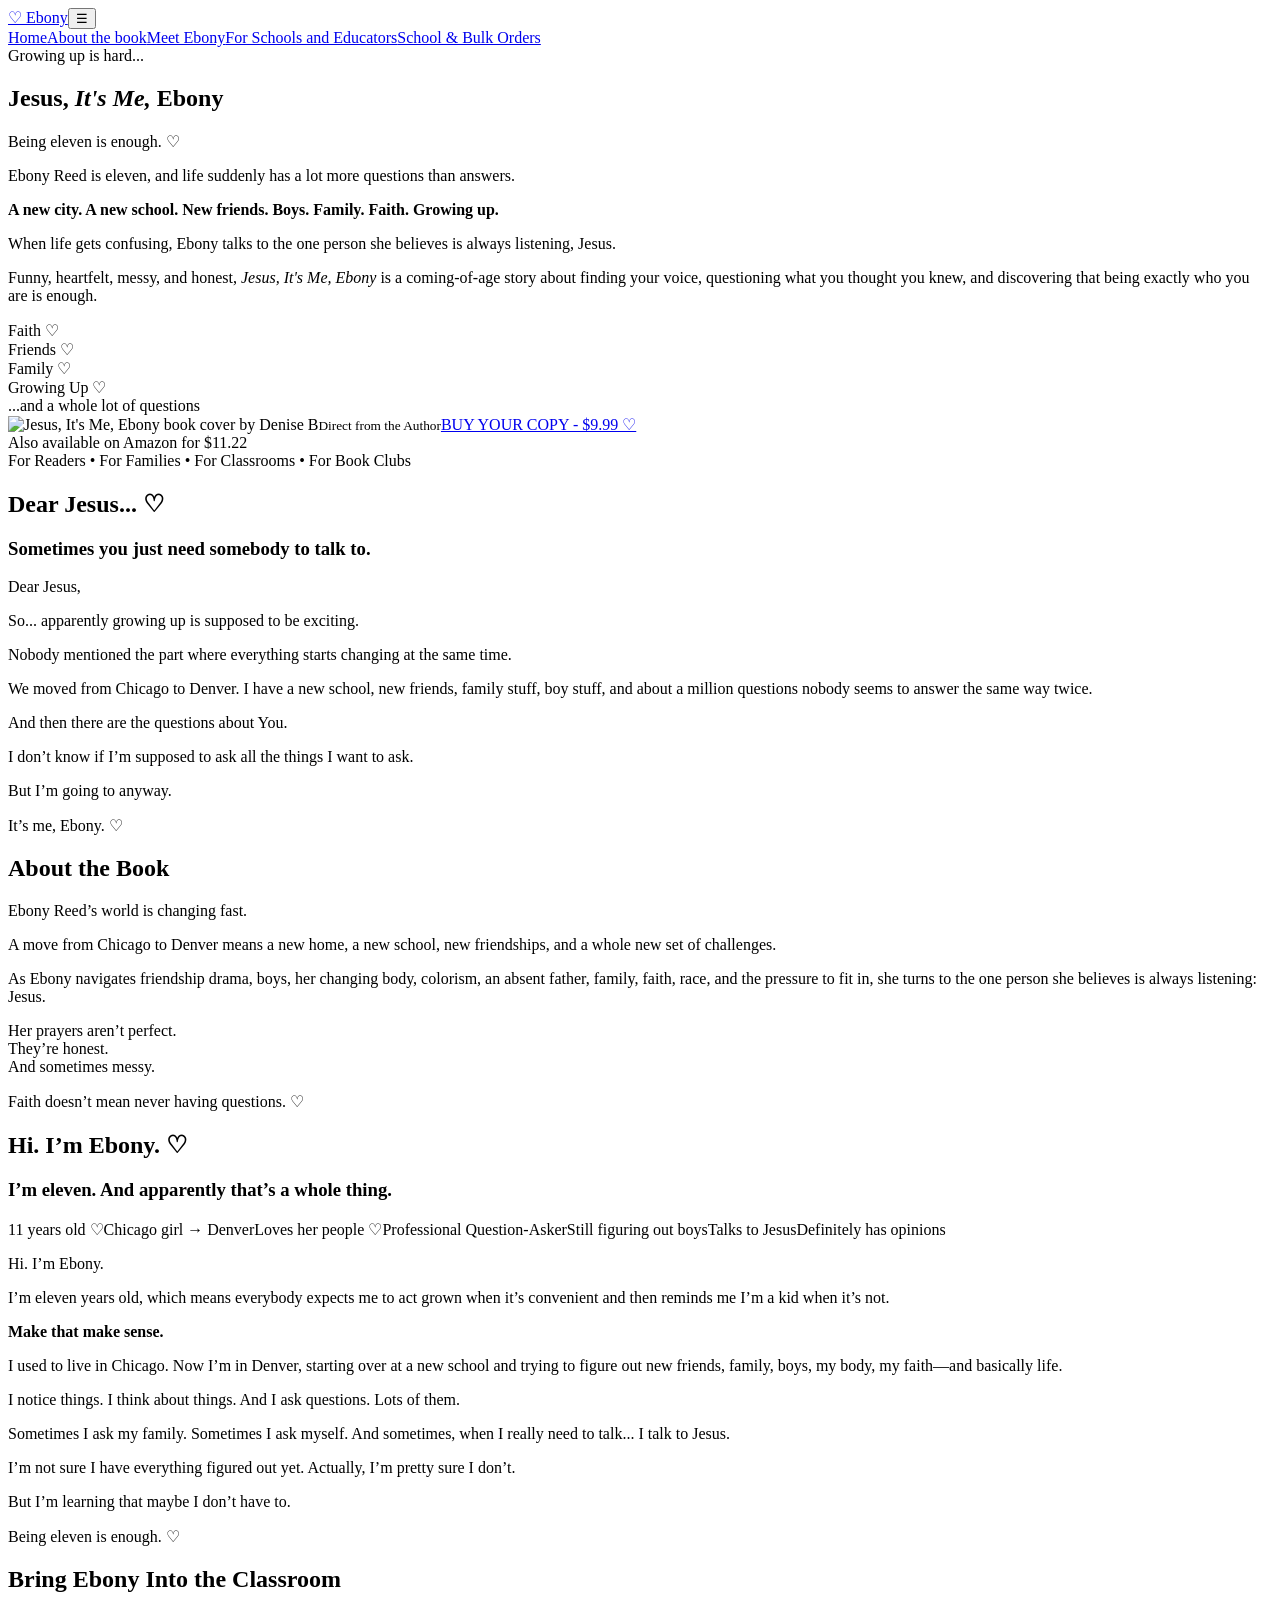
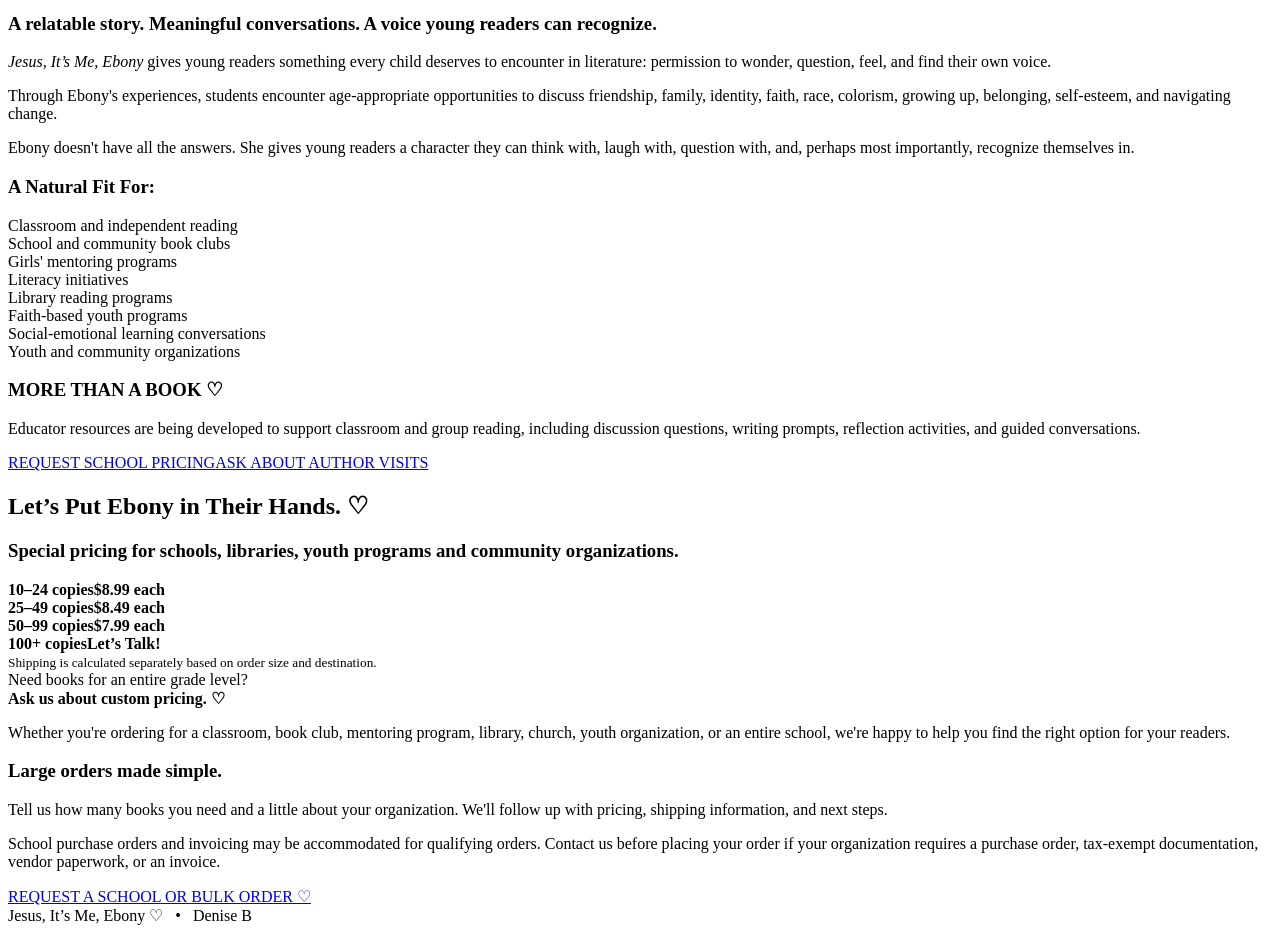
==== index.html @ 75107cda "Build responsive Jesus It's Me Ebony website" ====
<!doctype html>
<html lang="en">
<head>
<meta charset="utf-8"><meta name="viewport" content="width=device-width,initial-scale=1">
<title>Jesus, It's Me, Ebony | Denise B</title>
<meta name="description" content="Jesus, It's Me, Ebony — a heartfelt coming-of-age story by Denise B.">
<link rel="preconnect" href="https://fonts.googleapis.com"><link rel="preconnect" href="https://fonts.gstatic.com" crossorigin>
<link href="https://fonts.googleapis.com/css2?family=Caveat:wght@500;600;700&family=DM+Sans:wght@400;500;600;700&family=Playfair+Display:wght@700&display=swap" rel="stylesheet">
<link rel="stylesheet" href="styles.css">
</head>
<body>
<header><a class="brand" href="#home">♡ Ebony</a><button class="menu" aria-label="Open menu">☰</button><nav><a href="#home">Home</a><a href="#about">About the book</a><a href="#meet">Meet Ebony</a><a href="#schools">For Schools and Educators</a><a href="#bulk">School & Bulk Orders</a></nav></header>
<main>
<section id="home" class="hero"><div class="hero-copy"><div class="script hot">Growing up is hard...</div><h1><span>Jesus,</span> <em>It's Me,</em> <span>Ebony</span></h1><div class="script purple center">Being eleven is enough. ♡</div><p>Ebony Reed is eleven, and life suddenly has a lot more questions than answers.</p><p><strong>A new city. A new school. New friends. Boys. Family. Faith. Growing up.</strong></p><p>When life gets confusing, Ebony talks to the one person she believes is always listening, Jesus.</p><p>Funny, heartfelt, messy, and honest, <i>Jesus, It's Me, Ebony</i> is a coming-of-age story about finding your voice, questioning what you thought you knew, and discovering that being exactly who you are is enough.</p></div><div class="hero-book"><div class="sticky">Faith ♡<br>Friends ♡<br>Family ♡<br>Growing Up ♡<br>...and a whole lot of questions</div><img src="assets/jesus-its-me-ebony-cover.png" alt="Jesus, It's Me, Ebony book cover by Denise B"><small>Direct from the Author</small><a class="buy" href="#bulk">BUY YOUR COPY - $9.99 ♡</a><div>Also available on Amazon for $11.22</div></div></section>
<div class="ribbon">For Readers • For Families • For Classrooms • For Book Clubs</div>
<section id="about" class="section journal-section"><div class="journal"><h2>Dear Jesus... ♡</h2><h3>Sometimes you just need somebody to talk to.</h3><p>Dear Jesus,</p><p>So... apparently growing up is supposed to be exciting.</p><p>Nobody mentioned the part where everything starts changing at the same time.</p><p>We moved from Chicago to Denver. I have a new school, new friends, family stuff, boy stuff, and about a million questions nobody seems to answer the same way twice.</p><p>And then there are the questions about You.</p><p>I don’t know if I’m supposed to ask all the things I want to ask.</p><p>But I’m going to anyway.</p><p>It’s me, Ebony. ♡</p></div><div class="about-copy"><h2>About the Book</h2><p>Ebony Reed’s world is changing fast.</p><p>A move from Chicago to Denver means a new home, a new school, new friendships, and a whole new set of challenges.</p><p>As Ebony navigates friendship drama, boys, her changing body, colorism, an absent father, family, faith, race, and the pressure to fit in, she turns to the one person she believes is always listening: Jesus.</p><p>Her prayers aren’t perfect.<br>They’re honest.<br>And sometimes messy.</p><p class="script purple big">Faith doesn’t mean never having questions. ♡</p></div></section>
<section id="meet" class="section meet"><div><h2>Hi. I’m Ebony. ♡</h2><h3>I’m eleven. And apparently that’s a whole thing.</h3><div class="tags"><span>11 years old ♡</span><span>Chicago girl → Denver</span><span>Loves her people ♡</span><span>Professional Question-Asker</span><span>Still figuring out boys</span><span>Talks to Jesus</span><span>Definitely has opinions</span></div></div><div class="journal"><p>Hi. I’m Ebony.</p><p>I’m eleven years old, which means everybody expects me to act grown when it’s convenient and then reminds me I’m a kid when it’s not.</p><p><strong>Make that make sense.</strong></p><p>I used to live in Chicago. Now I’m in Denver, starting over at a new school and trying to figure out new friends, family, boys, my body, my faith—and basically life.</p><p>I notice things. I think about things. And I ask questions. Lots of them.</p><p>Sometimes I ask my family. Sometimes I ask myself. And sometimes, when I really need to talk... I talk to Jesus.</p><p>I’m not sure I have everything figured out yet. Actually, I’m pretty sure I don’t.</p><p>But I’m learning that maybe I don’t have to.</p><p class="script purple big">Being eleven is enough. ♡</p></div></section>
<section id="schools" class="section schools"><div><h2>Bring Ebony Into the Classroom</h2><h3>A relatable story. Meaningful conversations. A voice young readers can recognize.</h3><p><i>Jesus, It’s Me, Ebony</i> gives young readers something every child deserves to encounter in literature: permission to wonder, question, feel, and find their own voice.</p><p>Through Ebony's experiences, students encounter age-appropriate opportunities to discuss friendship, family, identity, faith, race, colorism, growing up, belonging, self-esteem, and navigating change.</p><p>Ebony doesn't have all the answers. She gives young readers a character they can think with, laugh with, question with, and, perhaps most importantly, recognize themselves in.</p></div><div class="fit"><h3>A Natural Fit For:</h3><p>Classroom and independent reading<br>School and community book clubs<br>Girls' mentoring programs<br>Literacy initiatives<br>Library reading programs<br>Faith-based youth programs<br>Social-emotional learning conversations<br>Youth and community organizations</p></div><div class="more"><h3>MORE THAN A BOOK ♡</h3><p>Educator resources are being developed to support classroom and group reading, including discussion questions, writing prompts, reflection activities, and guided conversations.</p><div class="actions"><a href="#bulk">REQUEST SCHOOL PRICING</a><a href="#bulk">ASK ABOUT AUTHOR VISITS</a></div></div></section>
<section id="bulk" class="section bulk"><div><h2>Let’s Put Ebony in Their Hands. ♡</h2><h3>Special pricing for schools, libraries, youth programs and community organizations.</h3><div class="pricing"><div><b>10–24 copies</b><strong>$8.99 each</strong></div><div><b>25–49 copies</b><strong>$8.49 each</strong></div><div><b>50–99 copies</b><strong>$7.99 each</strong></div><div><b>100+ copies</b><strong>Let’s Talk!</strong></div></div><small>Shipping is calculated separately based on order size and destination.</small></div><div class="order"><div class="sticky small">Need books for an entire grade level?<br><b>Ask us about custom pricing. ♡</b></div><p>Whether you're ordering for a classroom, book club, mentoring program, library, church, youth organization, or an entire school, we're happy to help you find the right option for your readers.</p><h3>Large orders made simple.</h3><p>Tell us how many books you need and a little about your organization. We'll follow up with pricing, shipping information, and next steps.</p><p>School purchase orders and invoicing may be accommodated for qualifying orders. Contact us before placing your order if your organization requires a purchase order, tax-exempt documentation, vendor paperwork, or an invoice.</p><a class="buy" href="mailto:?subject=Jesus%2C%20It's%20Me%2C%20Ebony%20Bulk%20Order">REQUEST A SCHOOL OR BULK ORDER ♡</a></div></section>
</main>
<footer>Jesus, It’s Me, Ebony ♡ &nbsp; • &nbsp; Denise B</footer>
<script>const b=document.querySelector('.menu'),n=document.querySelector('nav');b.onclick=()=>n.classList.toggle('open');document.querySelectorAll('nav a').forEach(a=>a.onclick=()=>n.classList.remove('open'));</script>
</body></html>
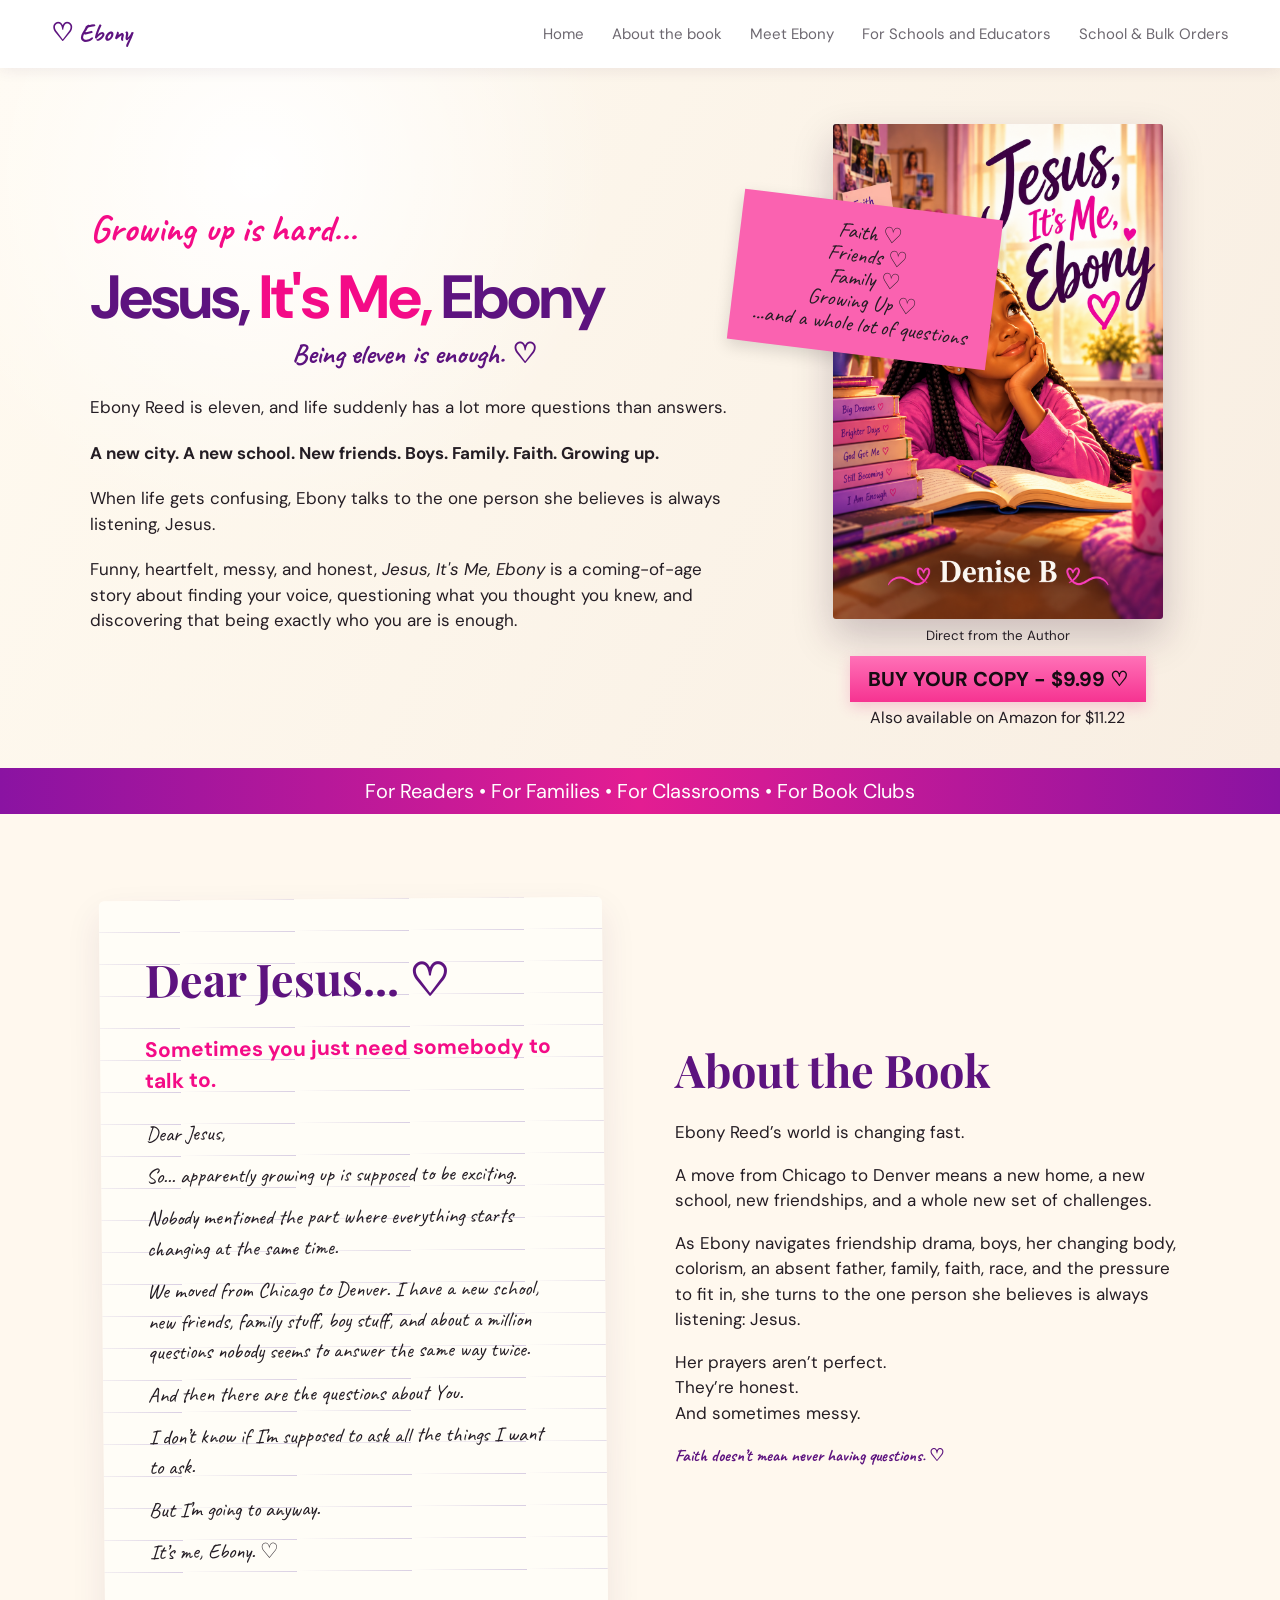
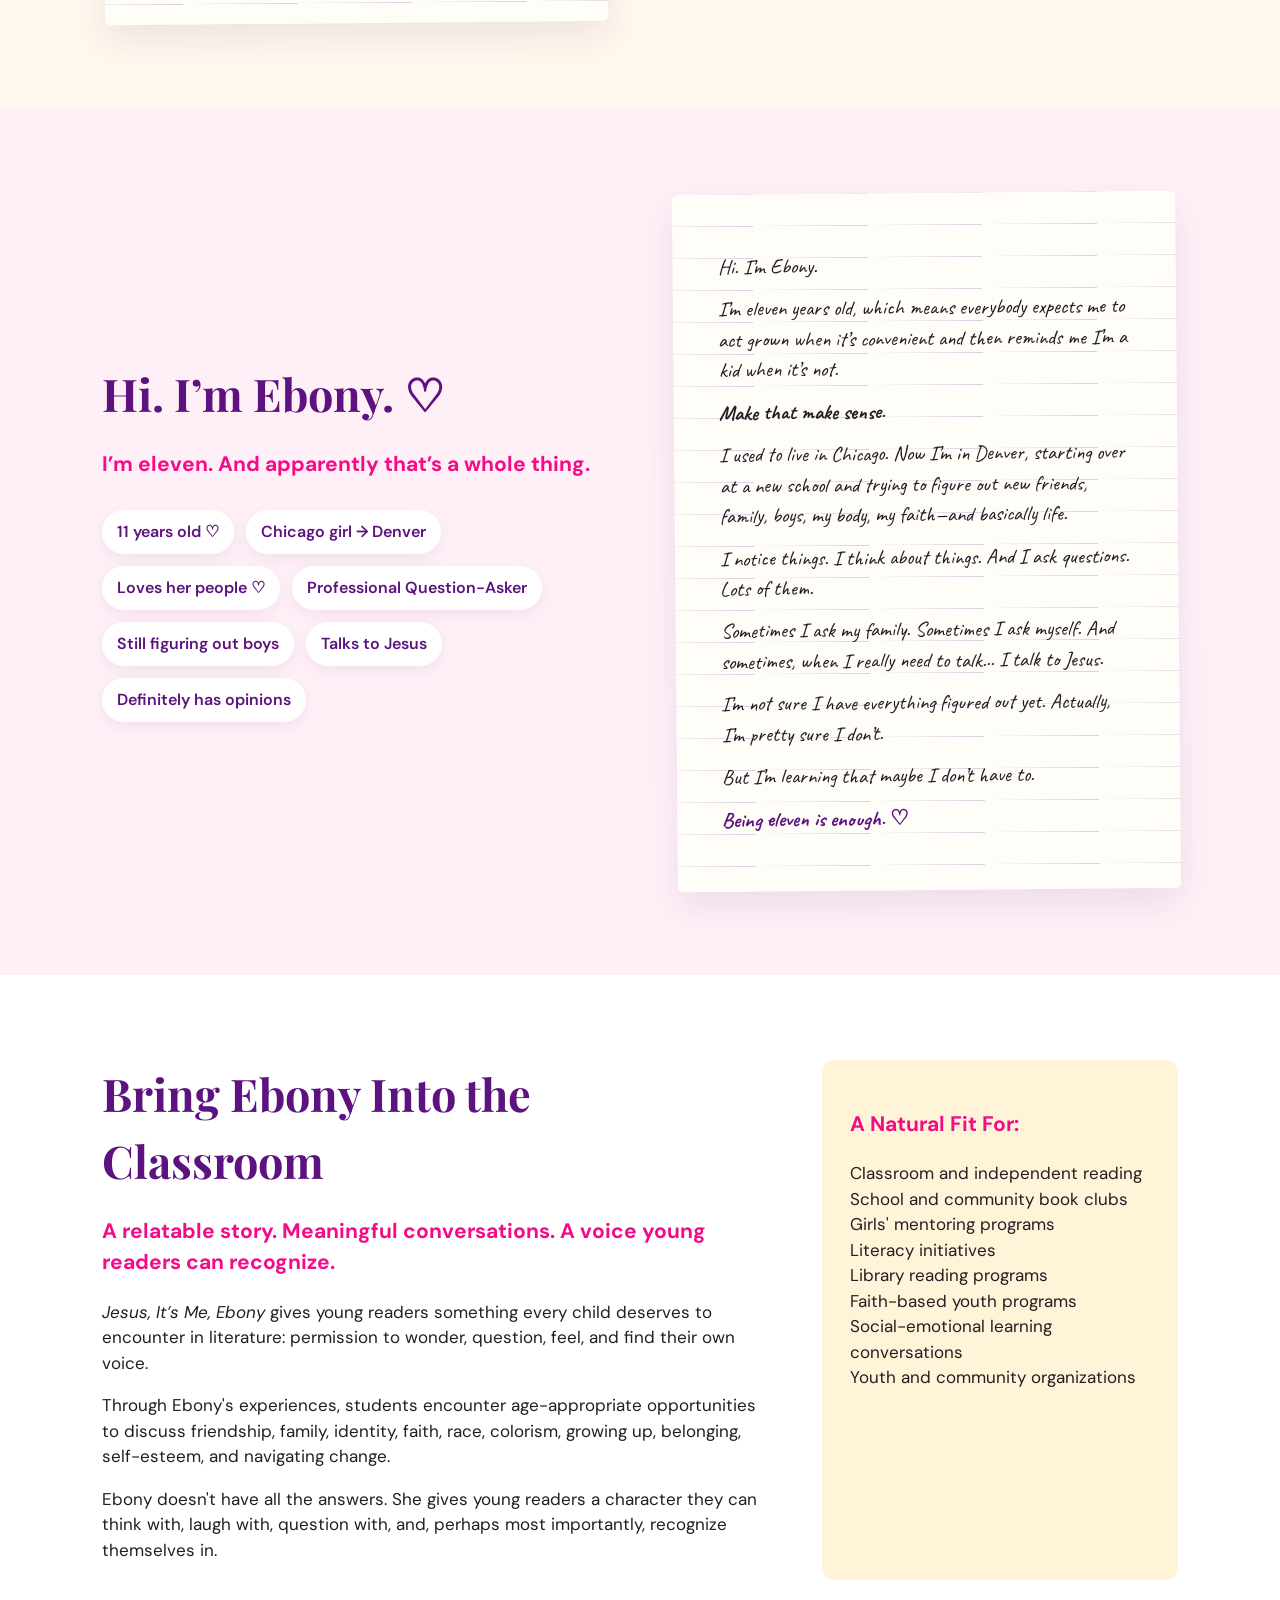
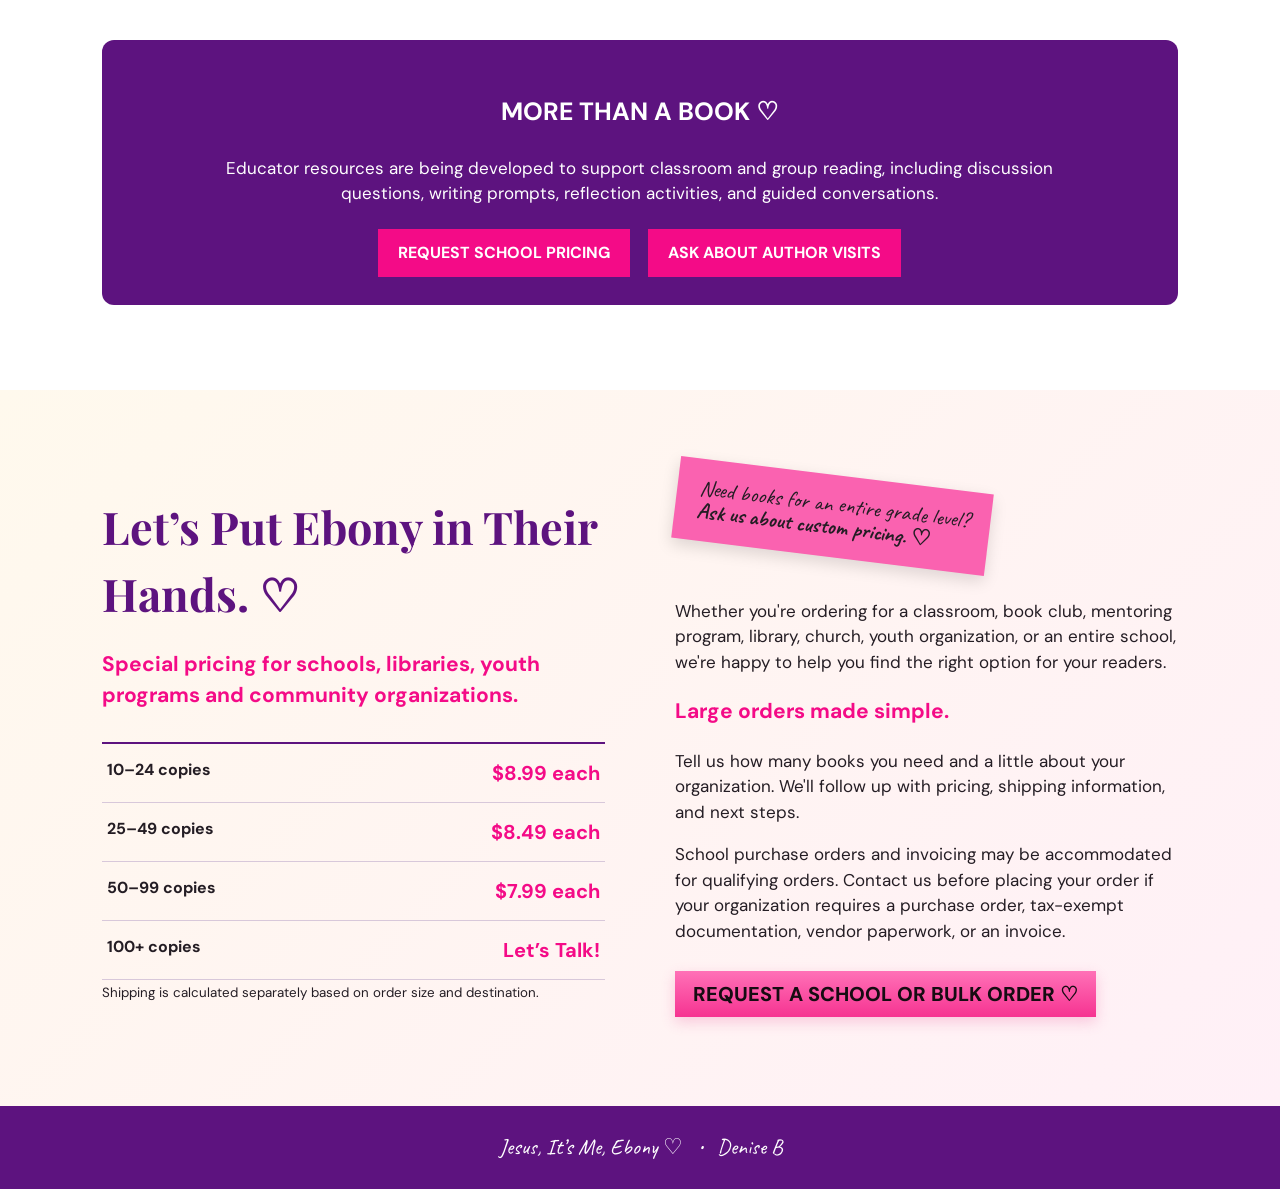
==== commit 6c9da512: "Use uploaded book cover on homepage" ====
--- a/index.html
+++ b/index.html
@@ -11,7 +11,7 @@
 <body>
 <header><a class="brand" href="#home">♡ Ebony</a><button class="menu" aria-label="Open menu">☰</button><nav><a href="#home">Home</a><a href="#about">About the book</a><a href="#meet">Meet Ebony</a><a href="#schools">For Schools and Educators</a><a href="#bulk">School & Bulk Orders</a></nav></header>
 <main>
-<section id="home" class="hero"><div class="hero-copy"><div class="script hot">Growing up is hard...</div><h1><span>Jesus,</span> <em>It's Me,</em> <span>Ebony</span></h1><div class="script purple center">Being eleven is enough. ♡</div><p>Ebony Reed is eleven, and life suddenly has a lot more questions than answers.</p><p><strong>A new city. A new school. New friends. Boys. Family. Faith. Growing up.</strong></p><p>When life gets confusing, Ebony talks to the one person she believes is always listening, Jesus.</p><p>Funny, heartfelt, messy, and honest, <i>Jesus, It's Me, Ebony</i> is a coming-of-age story about finding your voice, questioning what you thought you knew, and discovering that being exactly who you are is enough.</p></div><div class="hero-book"><div class="sticky">Faith ♡<br>Friends ♡<br>Family ♡<br>Growing Up ♡<br>...and a whole lot of questions</div><img src="assets/jesus-its-me-ebony-cover.png" alt="Jesus, It's Me, Ebony book cover by Denise B"><small>Direct from the Author</small><a class="buy" href="#bulk">BUY YOUR COPY - $9.99 ♡</a><div>Also available on Amazon for $11.22</div></div></section>
+<section id="home" class="hero"><div class="hero-copy"><div class="script hot">Growing up is hard...</div><h1><span>Jesus,</span> <em>It's Me,</em> <span>Ebony</span></h1><div class="script purple center">Being eleven is enough. ♡</div><p>Ebony Reed is eleven, and life suddenly has a lot more questions than answers.</p><p><strong>A new city. A new school. New friends. Boys. Family. Faith. Growing up.</strong></p><p>When life gets confusing, Ebony talks to the one person she believes is always listening, Jesus.</p><p>Funny, heartfelt, messy, and honest, <i>Jesus, It's Me, Ebony</i> is a coming-of-age story about finding your voice, questioning what you thought you knew, and discovering that being exactly who you are is enough.</p></div><div class="hero-book"><div class="sticky">Faith ♡<br>Friends ♡<br>Family ♡<br>Growing Up ♡<br>...and a whole lot of questions</div><img src="jesus-its-me-ebony-cover.png" alt="Jesus, It's Me, Ebony book cover by Denise B"><small>Direct from the Author</small><a class="buy" href="#bulk">BUY YOUR COPY - $9.99 ♡</a><div>Also available on Amazon for $11.22</div></div></section>
 <div class="ribbon">For Readers • For Families • For Classrooms • For Book Clubs</div>
 <section id="about" class="section journal-section"><div class="journal"><h2>Dear Jesus... ♡</h2><h3>Sometimes you just need somebody to talk to.</h3><p>Dear Jesus,</p><p>So... apparently growing up is supposed to be exciting.</p><p>Nobody mentioned the part where everything starts changing at the same time.</p><p>We moved from Chicago to Denver. I have a new school, new friends, family stuff, boy stuff, and about a million questions nobody seems to answer the same way twice.</p><p>And then there are the questions about You.</p><p>I don’t know if I’m supposed to ask all the things I want to ask.</p><p>But I’m going to anyway.</p><p>It’s me, Ebony. ♡</p></div><div class="about-copy"><h2>About the Book</h2><p>Ebony Reed’s world is changing fast.</p><p>A move from Chicago to Denver means a new home, a new school, new friendships, and a whole new set of challenges.</p><p>As Ebony navigates friendship drama, boys, her changing body, colorism, an absent father, family, faith, race, and the pressure to fit in, she turns to the one person she believes is always listening: Jesus.</p><p>Her prayers aren’t perfect.<br>They’re honest.<br>And sometimes messy.</p><p class="script purple big">Faith doesn’t mean never having questions. ♡</p></div></section>
 <section id="meet" class="section meet"><div><h2>Hi. I’m Ebony. ♡</h2><h3>I’m eleven. And apparently that’s a whole thing.</h3><div class="tags"><span>11 years old ♡</span><span>Chicago girl → Denver</span><span>Loves her people ♡</span><span>Professional Question-Asker</span><span>Still figuring out boys</span><span>Talks to Jesus</span><span>Definitely has opinions</span></div></div><div class="journal"><p>Hi. I’m Ebony.</p><p>I’m eleven years old, which means everybody expects me to act grown when it’s convenient and then reminds me I’m a kid when it’s not.</p><p><strong>Make that make sense.</strong></p><p>I used to live in Chicago. Now I’m in Denver, starting over at a new school and trying to figure out new friends, family, boys, my body, my faith—and basically life.</p><p>I notice things. I think about things. And I ask questions. Lots of them.</p><p>Sometimes I ask my family. Sometimes I ask myself. And sometimes, when I really need to talk... I talk to Jesus.</p><p>I’m not sure I have everything figured out yet. Actually, I’m pretty sure I don’t.</p><p>But I’m learning that maybe I don’t have to.</p><p class="script purple big">Being eleven is enough. ♡</p></div></section>
--- a/styles.css
+++ b/styles.css
@@ -0,0 +1 @@
+:root{--cream:#fff8ee;--purple:#5d137f;--hot:#f40b87;--ink:#241d24;--pink:#ff5da7;--paper:#fffdf7}*{box-sizing:border-box}html{scroll-behavior:smooth}body{margin:0;background:var(--cream);color:var(--ink);font-family:'DM Sans',sans-serif;line-height:1.5}header{height:68px;position:sticky;top:0;z-index:20;background:rgba(255,255,255,.96);display:flex;align-items:center;justify-content:space-between;padding:0 max(4vw,24px);box-shadow:0 2px 14px #4b235216}.brand{font-family:Caveat,cursive;font-size:25px;font-weight:700;color:var(--purple);text-decoration:none}nav{display:flex;gap:28px}nav a{color:#6d6870;text-decoration:none;font-size:15px}nav a:hover{color:var(--hot)}.menu{display:none;border:0;background:none;font-size:27px;color:var(--purple)}section{scroll-margin-top:80px}.hero{min-height:700px;padding:48px max(7vw,40px) 30px;display:grid;grid-template-columns:1.35fr .8fr;gap:65px;align-items:center;background:radial-gradient(circle at 20% 15%,#fff 0,transparent 30%),linear-gradient(115deg,#fffaf0,#f8eee2)}.hero-copy{max-width:720px}.script{font-family:Caveat,cursive;font-weight:700}.hot{color:var(--hot);font-size:38px}.purple{color:var(--purple)}.center{text-align:center;font-size:28px}.big{font-size:30px}.hero h1{font-size:61px;line-height:1;margin:10px 0 5px;color:var(--purple);letter-spacing:-2px}.hero h1 em{font-style:normal;color:var(--hot)}.hero-copy p{font-size:17px;margin:20px 0}.hero-book{position:relative;text-align:center;display:flex;flex-direction:column;align-items:center}.hero-book img{width:min(330px,90%);border-radius:3px;box-shadow:0 18px 40px #3214343b}.hero-book small{margin-top:7px}.sticky{position:absolute;left:-70px;top:80px;z-index:2;background:#fa62b0;padding:18px 22px;transform:rotate(7deg);font-family:Caveat,cursive;font-size:22px;line-height:1.05;box-shadow:0 6px 16px #0002}.sticky.small{position:relative;left:auto;top:auto;display:inline-block;margin-bottom:25px}.buy{display:inline-block;background:linear-gradient(#ff71b7,#f63391);color:#160c12;text-decoration:none;font-weight:800;font-size:20px;padding:8px 18px;margin:10px 0 4px;box-shadow:0 5px 13px #e63c8a3b}.ribbon{background:linear-gradient(90deg,#8a13a2,#e31d92,#8a13a2);color:#fff;text-align:center;padding:8px 20px;font-size:20px}.section{padding:85px max(8vw,40px);min-height:650px}.section h2{font-family:'Playfair Display',serif;color:var(--purple);font-size:45px;margin:0 0 8px}.section h3{color:var(--hot);font-size:21px}.journal-section,.meet,.bulk{display:grid;grid-template-columns:1fr 1fr;gap:70px;align-items:center}.journal{background:repeating-linear-gradient(var(--paper) 0,var(--paper) 31px,#d9cfe3 32px);padding:45px;border-radius:5px;box-shadow:0 15px 35px #4e245018;transform:rotate(-.5deg)}.journal p{font-family:Caveat,cursive;font-size:21px;line-height:1.45;margin:12px 0}.about-copy p,.schools p,.bulk p{font-size:17px}.meet{background:#fff0f7}.tags{display:flex;flex-wrap:wrap;gap:12px;margin-top:30px}.tags span{background:#fff;padding:10px 15px;border-radius:30px;color:var(--purple);box-shadow:0 5px 16px #5d137f12;font-weight:600}.schools{display:grid;grid-template-columns:1.3fr .7fr;gap:60px;background:#fff}.fit{background:#fff4d8;padding:28px;border-radius:12px}.more{grid-column:1/-1;text-align:center;background:var(--purple);color:#fff;padding:28px;border-radius:12px}.more h3{color:#fff;font-size:25px}.more p{max-width:850px;margin:10px auto 22px}.actions{display:flex;justify-content:center;gap:18px;flex-wrap:wrap}.actions a{background:var(--hot);color:#fff;padding:12px 20px;text-decoration:none;font-weight:700}.bulk{background:linear-gradient(135deg,#fff9ed,#fff0f7)}.pricing{margin-top:30px;border-top:2px solid var(--purple)}.pricing div{display:flex;justify-content:space-between;padding:14px 5px;border-bottom:1px solid #d8c8da}.pricing strong{color:var(--hot);font-size:20px}.order{position:relative}footer{text-align:center;background:var(--purple);color:#fff;padding:25px;font-family:Caveat,cursive;font-size:22px}@media(max-width:850px){header{height:62px}.menu{display:block}nav{display:none;position:absolute;top:62px;left:0;right:0;background:#fff;flex-direction:column;gap:0;padding:10px 24px 18px;box-shadow:0 12px 20px #0002}nav.open{display:flex}nav a{padding:11px 0;border-bottom:1px solid #eee}.hero{display:flex;flex-direction:column;padding:45px 22px 35px;gap:35px;min-height:0}.hero-copy{width:100%}.hot{font-size:32px}.hero h1{font-size:46px;letter-spacing:-1px}.center{text-align:left;font-size:26px}.hero-copy p{font-size:17px}.hero-book{width:100%}.hero-book img{width:min(330px,78vw)}.sticky{left:4px;top:55px;font-size:18px;padding:12px}.buy{font-size:18px;width:min(360px,100%)}.ribbon{font-size:15px}.section{padding:60px 22px;min-height:0}.section h2{font-size:36px}.journal-section,.meet,.bulk,.schools{grid-template-columns:1fr;gap:35px}.journal{padding:30px 24px}.journal p{font-size:20px}.schools .more{grid-column:auto}.fit{padding:22px}.pricing div{gap:20px}.order .buy{width:100%;text-align:center;font-size:16px}.sticky.small{transform:rotate(2deg)}}
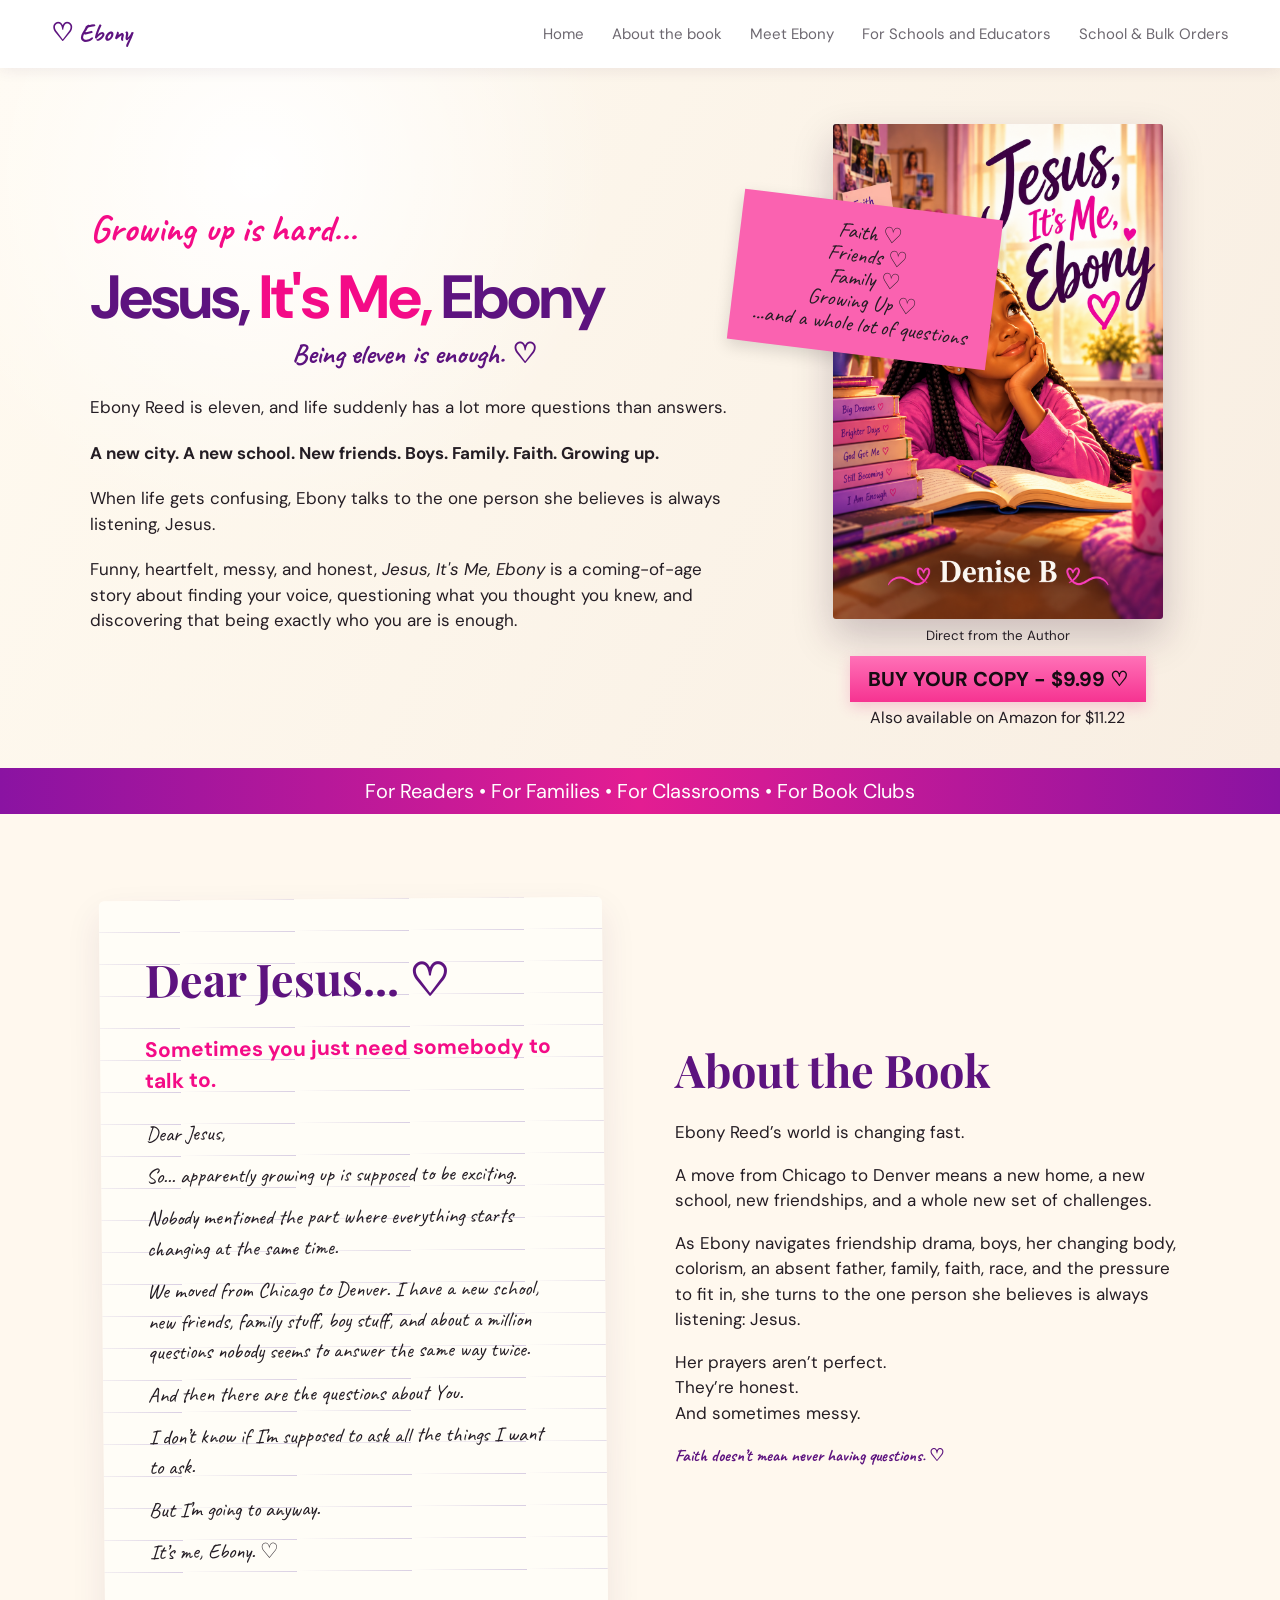
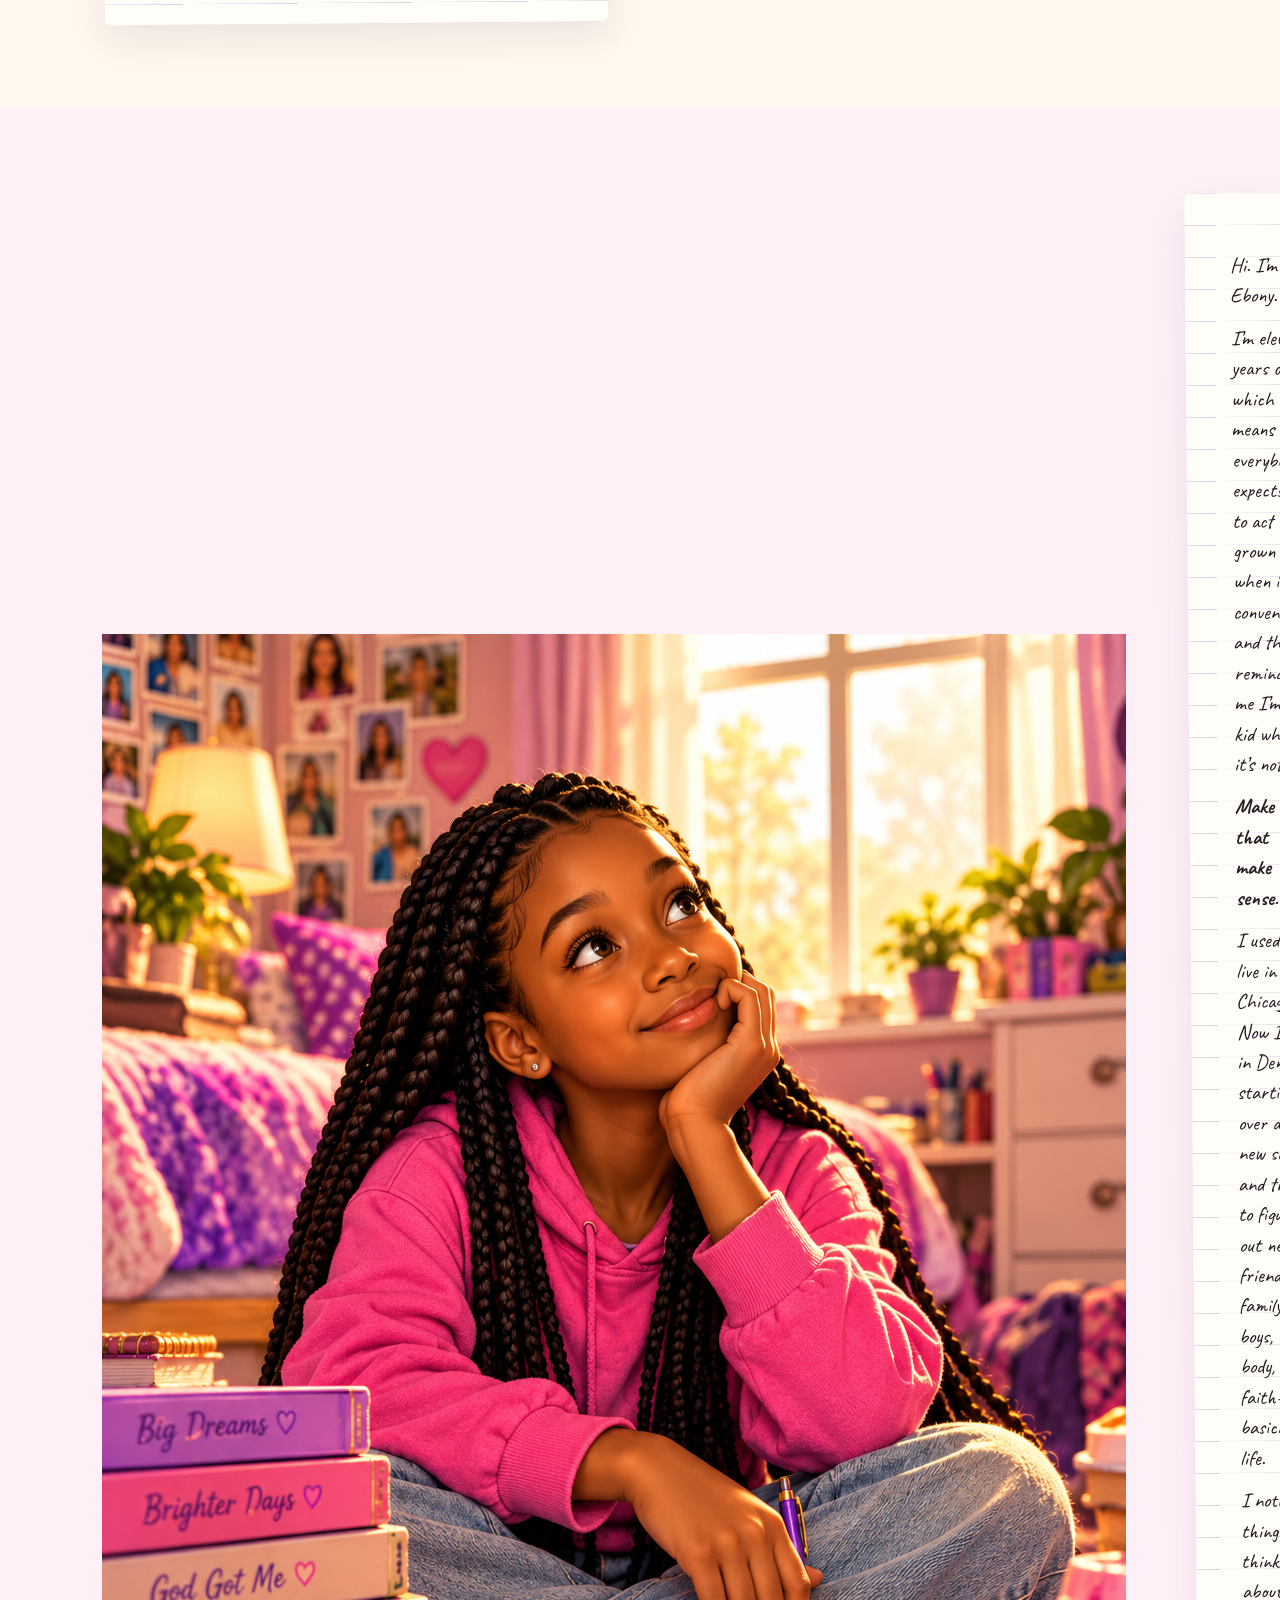
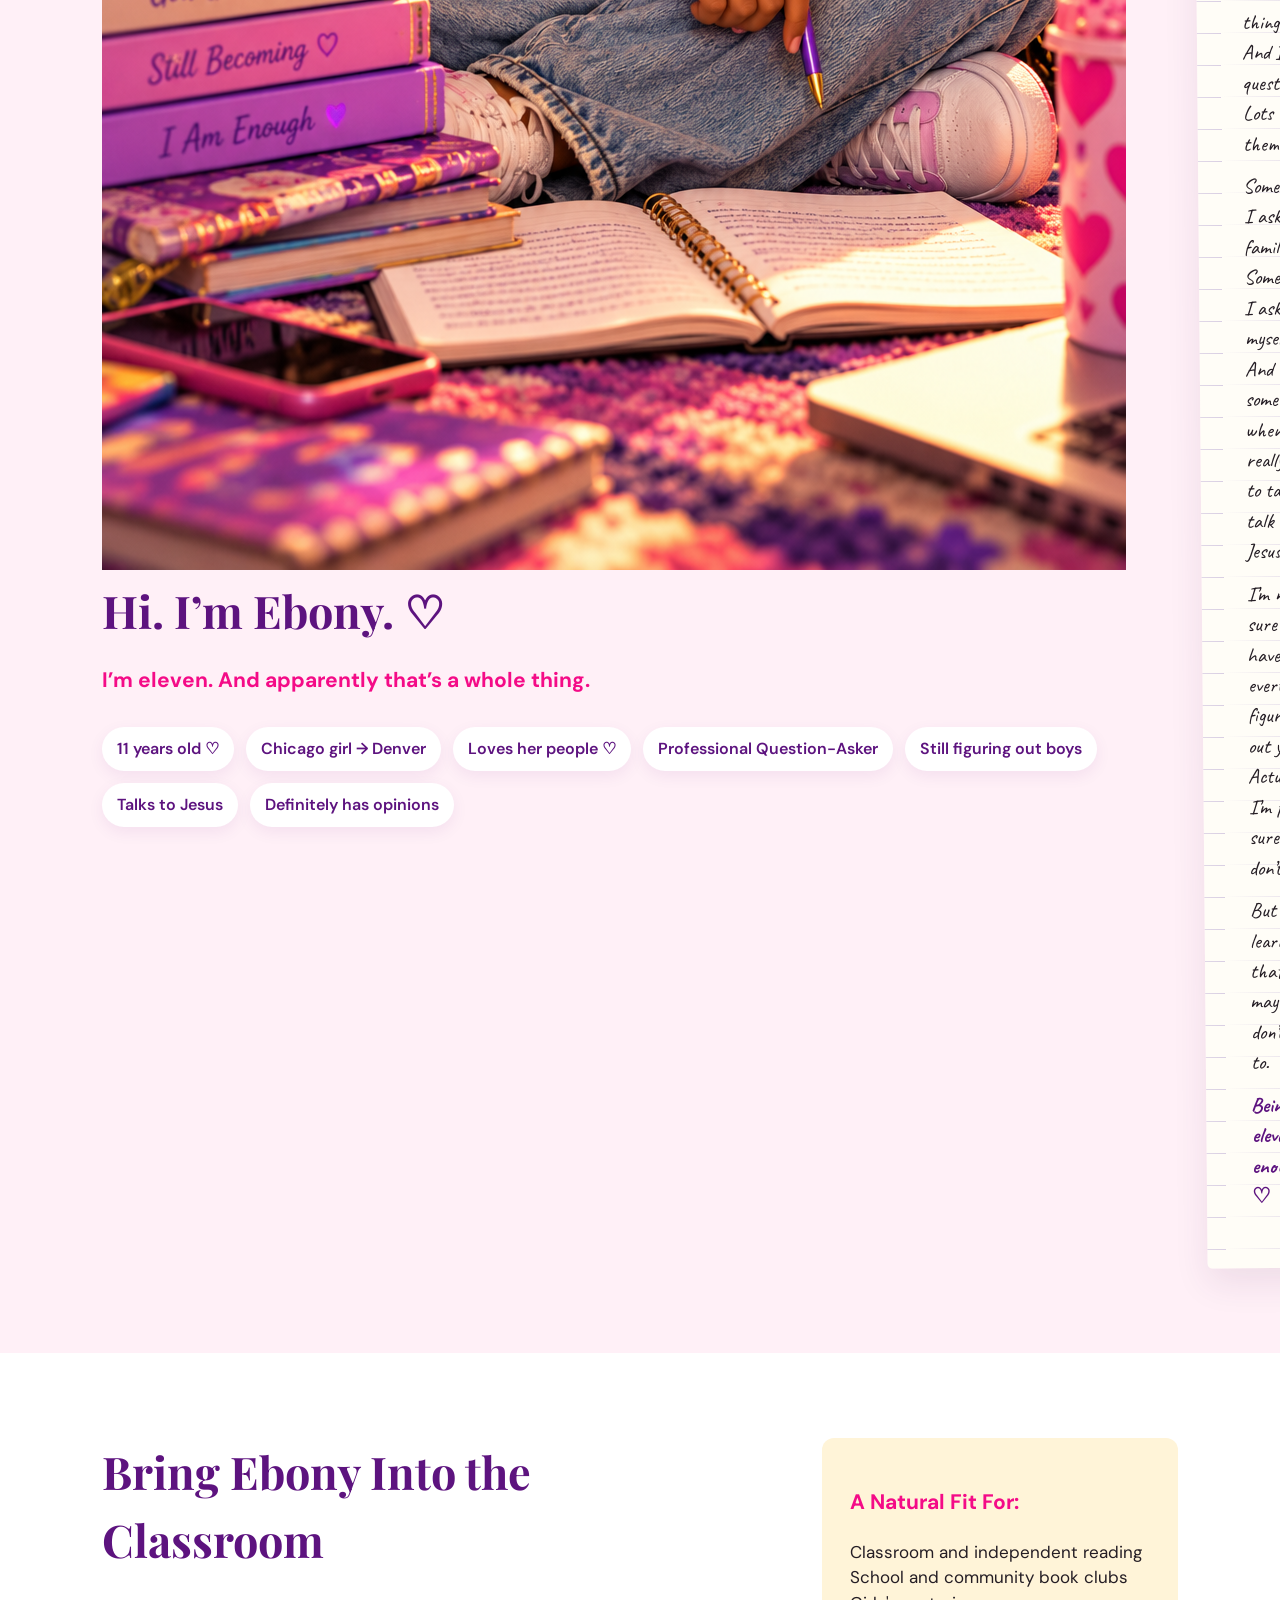
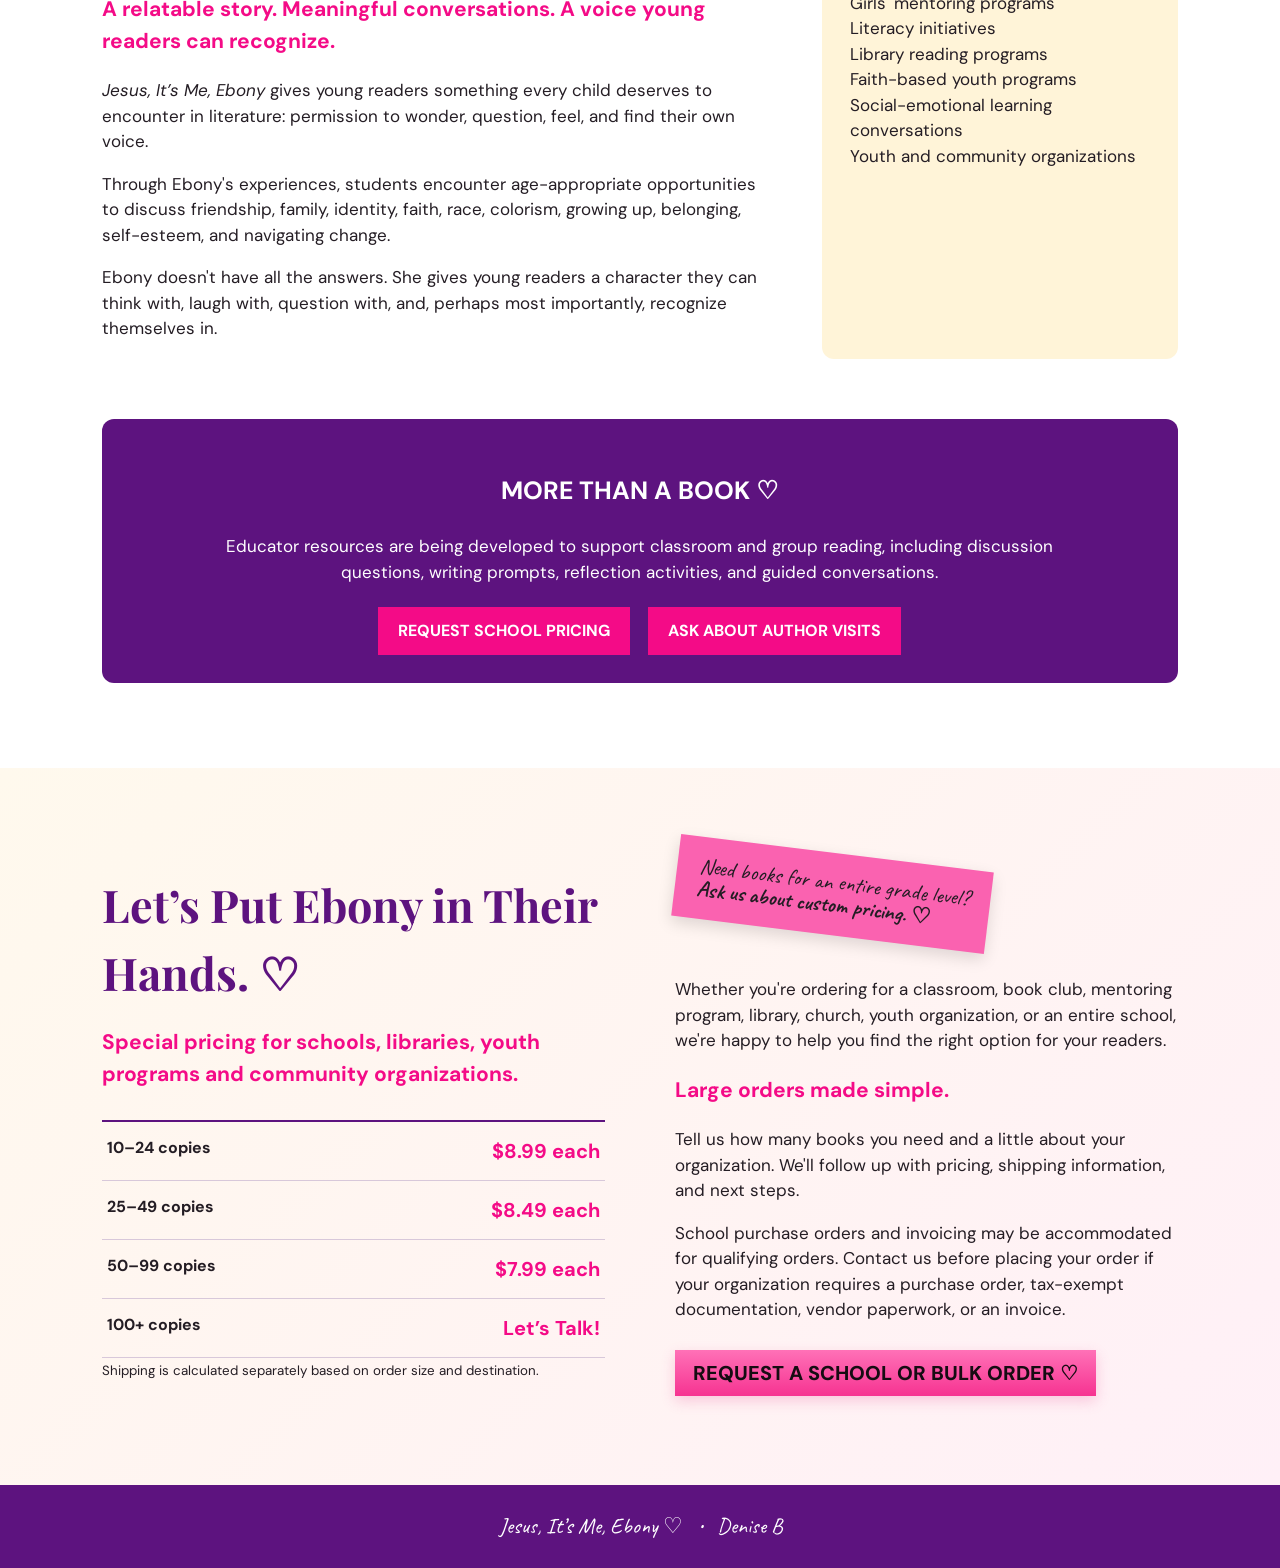
==== commit 49723a9e: "Update index.html" ====
--- a/index.html
+++ b/index.html
@@ -1,23 +1,444 @@
 <!doctype html>
 <html lang="en">
 <head>
-<meta charset="utf-8"><meta name="viewport" content="width=device-width,initial-scale=1">
+<meta charset="utf-8">
+<meta name="viewport" content="width=device-width,initial-scale=1">
+
 <title>Jesus, It's Me, Ebony | Denise B</title>
+
 <meta name="description" content="Jesus, It's Me, Ebony — a heartfelt coming-of-age story by Denise B.">
-<link rel="preconnect" href="https://fonts.googleapis.com"><link rel="preconnect" href="https://fonts.gstatic.com" crossorigin>
+
+<link rel="preconnect" href="https://fonts.googleapis.com">
+<link rel="preconnect" href="https://fonts.gstatic.com" crossorigin>
+
 <link href="https://fonts.googleapis.com/css2?family=Caveat:wght@500;600;700&family=DM+Sans:wght@400;500;600;700&family=Playfair+Display:wght@700&display=swap" rel="stylesheet">
+
 <link rel="stylesheet" href="styles.css">
 </head>
+
 <body>
-<header><a class="brand" href="#home">♡ Ebony</a><button class="menu" aria-label="Open menu">☰</button><nav><a href="#home">Home</a><a href="#about">About the book</a><a href="#meet">Meet Ebony</a><a href="#schools">For Schools and Educators</a><a href="#bulk">School & Bulk Orders</a></nav></header>
+
+<header>
+    <a class="brand" href="#home">♡ Ebony</a>
+
+    <button class="menu" aria-label="Open menu">☰</button>
+
+    <nav>
+        <a href="#home">Home</a>
+        <a href="#about">About the book</a>
+        <a href="#meet">Meet Ebony</a>
+        <a href="#schools">For Schools and Educators</a>
+        <a href="#bulk">School & Bulk Orders</a>
+    </nav>
+</header>
+
 <main>
-<section id="home" class="hero"><div class="hero-copy"><div class="script hot">Growing up is hard...</div><h1><span>Jesus,</span> <em>It's Me,</em> <span>Ebony</span></h1><div class="script purple center">Being eleven is enough. ♡</div><p>Ebony Reed is eleven, and life suddenly has a lot more questions than answers.</p><p><strong>A new city. A new school. New friends. Boys. Family. Faith. Growing up.</strong></p><p>When life gets confusing, Ebony talks to the one person she believes is always listening, Jesus.</p><p>Funny, heartfelt, messy, and honest, <i>Jesus, It's Me, Ebony</i> is a coming-of-age story about finding your voice, questioning what you thought you knew, and discovering that being exactly who you are is enough.</p></div><div class="hero-book"><div class="sticky">Faith ♡<br>Friends ♡<br>Family ♡<br>Growing Up ♡<br>...and a whole lot of questions</div><img src="jesus-its-me-ebony-cover.png" alt="Jesus, It's Me, Ebony book cover by Denise B"><small>Direct from the Author</small><a class="buy" href="#bulk">BUY YOUR COPY - $9.99 ♡</a><div>Also available on Amazon for $11.22</div></div></section>
-<div class="ribbon">For Readers • For Families • For Classrooms • For Book Clubs</div>
-<section id="about" class="section journal-section"><div class="journal"><h2>Dear Jesus... ♡</h2><h3>Sometimes you just need somebody to talk to.</h3><p>Dear Jesus,</p><p>So... apparently growing up is supposed to be exciting.</p><p>Nobody mentioned the part where everything starts changing at the same time.</p><p>We moved from Chicago to Denver. I have a new school, new friends, family stuff, boy stuff, and about a million questions nobody seems to answer the same way twice.</p><p>And then there are the questions about You.</p><p>I don’t know if I’m supposed to ask all the things I want to ask.</p><p>But I’m going to anyway.</p><p>It’s me, Ebony. ♡</p></div><div class="about-copy"><h2>About the Book</h2><p>Ebony Reed’s world is changing fast.</p><p>A move from Chicago to Denver means a new home, a new school, new friendships, and a whole new set of challenges.</p><p>As Ebony navigates friendship drama, boys, her changing body, colorism, an absent father, family, faith, race, and the pressure to fit in, she turns to the one person she believes is always listening: Jesus.</p><p>Her prayers aren’t perfect.<br>They’re honest.<br>And sometimes messy.</p><p class="script purple big">Faith doesn’t mean never having questions. ♡</p></div></section>
-<section id="meet" class="section meet"><div><h2>Hi. I’m Ebony. ♡</h2><h3>I’m eleven. And apparently that’s a whole thing.</h3><div class="tags"><span>11 years old ♡</span><span>Chicago girl → Denver</span><span>Loves her people ♡</span><span>Professional Question-Asker</span><span>Still figuring out boys</span><span>Talks to Jesus</span><span>Definitely has opinions</span></div></div><div class="journal"><p>Hi. I’m Ebony.</p><p>I’m eleven years old, which means everybody expects me to act grown when it’s convenient and then reminds me I’m a kid when it’s not.</p><p><strong>Make that make sense.</strong></p><p>I used to live in Chicago. Now I’m in Denver, starting over at a new school and trying to figure out new friends, family, boys, my body, my faith—and basically life.</p><p>I notice things. I think about things. And I ask questions. Lots of them.</p><p>Sometimes I ask my family. Sometimes I ask myself. And sometimes, when I really need to talk... I talk to Jesus.</p><p>I’m not sure I have everything figured out yet. Actually, I’m pretty sure I don’t.</p><p>But I’m learning that maybe I don’t have to.</p><p class="script purple big">Being eleven is enough. ♡</p></div></section>
-<section id="schools" class="section schools"><div><h2>Bring Ebony Into the Classroom</h2><h3>A relatable story. Meaningful conversations. A voice young readers can recognize.</h3><p><i>Jesus, It’s Me, Ebony</i> gives young readers something every child deserves to encounter in literature: permission to wonder, question, feel, and find their own voice.</p><p>Through Ebony's experiences, students encounter age-appropriate opportunities to discuss friendship, family, identity, faith, race, colorism, growing up, belonging, self-esteem, and navigating change.</p><p>Ebony doesn't have all the answers. She gives young readers a character they can think with, laugh with, question with, and, perhaps most importantly, recognize themselves in.</p></div><div class="fit"><h3>A Natural Fit For:</h3><p>Classroom and independent reading<br>School and community book clubs<br>Girls' mentoring programs<br>Literacy initiatives<br>Library reading programs<br>Faith-based youth programs<br>Social-emotional learning conversations<br>Youth and community organizations</p></div><div class="more"><h3>MORE THAN A BOOK ♡</h3><p>Educator resources are being developed to support classroom and group reading, including discussion questions, writing prompts, reflection activities, and guided conversations.</p><div class="actions"><a href="#bulk">REQUEST SCHOOL PRICING</a><a href="#bulk">ASK ABOUT AUTHOR VISITS</a></div></div></section>
-<section id="bulk" class="section bulk"><div><h2>Let’s Put Ebony in Their Hands. ♡</h2><h3>Special pricing for schools, libraries, youth programs and community organizations.</h3><div class="pricing"><div><b>10–24 copies</b><strong>$8.99 each</strong></div><div><b>25–49 copies</b><strong>$8.49 each</strong></div><div><b>50–99 copies</b><strong>$7.99 each</strong></div><div><b>100+ copies</b><strong>Let’s Talk!</strong></div></div><small>Shipping is calculated separately based on order size and destination.</small></div><div class="order"><div class="sticky small">Need books for an entire grade level?<br><b>Ask us about custom pricing. ♡</b></div><p>Whether you're ordering for a classroom, book club, mentoring program, library, church, youth organization, or an entire school, we're happy to help you find the right option for your readers.</p><h3>Large orders made simple.</h3><p>Tell us how many books you need and a little about your organization. We'll follow up with pricing, shipping information, and next steps.</p><p>School purchase orders and invoicing may be accommodated for qualifying orders. Contact us before placing your order if your organization requires a purchase order, tax-exempt documentation, vendor paperwork, or an invoice.</p><a class="buy" href="mailto:?subject=Jesus%2C%20It's%20Me%2C%20Ebony%20Bulk%20Order">REQUEST A SCHOOL OR BULK ORDER ♡</a></div></section>
+
+<!-- HOME -->
+<section id="home" class="hero">
+
+    <div class="hero-copy">
+
+        <div class="script hot">Growing up is hard...</div>
+
+        <h1>
+            <span>Jesus,</span>
+            <em>It's Me,</em>
+            <span>Ebony</span>
+        </h1>
+
+        <div class="script purple center">
+            Being eleven is enough. ♡
+        </div>
+
+        <p>
+            Ebony Reed is eleven, and life suddenly has a lot more questions than answers.
+        </p>
+
+        <p>
+            <strong>
+                A new city. A new school. New friends. Boys. Family. Faith. Growing up.
+            </strong>
+        </p>
+
+        <p>
+            When life gets confusing, Ebony talks to the one person she believes is always listening, Jesus.
+        </p>
+
+        <p>
+            Funny, heartfelt, messy, and honest,
+            <i>Jesus, It's Me, Ebony</i>
+            is a coming-of-age story about finding your voice, questioning what you thought you knew,
+            and discovering that being exactly who you are is enough.
+        </p>
+
+    </div>
+
+    <div class="hero-book">
+
+        <div class="sticky">
+            Faith ♡<br>
+            Friends ♡<br>
+            Family ♡<br>
+            Growing Up ♡<br>
+            ...and a whole lot of questions
+        </div>
+
+        <img
+            src="jesus-its-me-ebony-cover.png"
+            alt="Jesus, It's Me, Ebony book cover by Denise B"
+        >
+
+        <small>Direct from the Author</small>
+
+        <a class="buy" href="#bulk">
+            BUY YOUR COPY - $9.99 ♡
+        </a>
+
+        <div>
+            Also available on Amazon for $11.22
+        </div>
+
+    </div>
+
+</section>
+
+<div class="ribbon">
+    For Readers • For Families • For Classrooms • For Book Clubs
+</div>
+
+
+<!-- ABOUT THE BOOK -->
+<section id="about" class="section journal-section">
+
+    <div class="journal">
+
+        <h2>Dear Jesus... ♡</h2>
+
+        <h3>Sometimes you just need somebody to talk to.</h3>
+
+        <p>Dear Jesus,</p>
+
+        <p>
+            So... apparently growing up is supposed to be exciting.
+        </p>
+
+        <p>
+            Nobody mentioned the part where everything starts changing at the same time.
+        </p>
+
+        <p>
+            We moved from Chicago to Denver. I have a new school, new friends,
+            family stuff, boy stuff, and about a million questions nobody seems
+            to answer the same way twice.
+        </p>
+
+        <p>
+            And then there are the questions about You.
+        </p>
+
+        <p>
+            I don’t know if I’m supposed to ask all the things I want to ask.
+        </p>
+
+        <p>
+            But I’m going to anyway.
+        </p>
+
+        <p>It’s me, Ebony. ♡</p>
+
+    </div>
+
+
+    <div class="about-copy">
+
+        <h2>About the Book</h2>
+
+        <p>
+            Ebony Reed’s world is changing fast.
+        </p>
+
+        <p>
+            A move from Chicago to Denver means a new home, a new school,
+            new friendships, and a whole new set of challenges.
+        </p>
+
+        <p>
+            As Ebony navigates friendship drama, boys, her changing body,
+            colorism, an absent father, family, faith, race, and the pressure
+            to fit in, she turns to the one person she believes is always
+            listening: Jesus.
+        </p>
+
+        <p>
+            Her prayers aren’t perfect.<br>
+            They’re honest.<br>
+            And sometimes messy.
+        </p>
+
+        <p class="script purple big">
+            Faith doesn’t mean never having questions. ♡
+        </p>
+
+    </div>
+
+</section>
+
+
+<!-- MEET EBONY -->
+<section id="meet" class="section meet">
+
+    <div class="meet-intro">
+
+        <div class="ebony-photo-wrap">
+
+            <img
+                class="ebony-photo"
+                src="Ebony.png"
+                alt="Ebony Reed sitting in her bedroom"
+            >
+
+        </div>
+
+        <h2>Hi. I’m Ebony. ♡</h2>
+
+        <h3>I’m eleven. And apparently that’s a whole thing.</h3>
+
+        <div class="tags">
+            <span>11 years old ♡</span>
+            <span>Chicago girl → Denver</span>
+            <span>Loves her people ♡</span>
+            <span>Professional Question-Asker</span>
+            <span>Still figuring out boys</span>
+            <span>Talks to Jesus</span>
+            <span>Definitely has opinions</span>
+        </div>
+
+    </div>
+
+
+    <div class="journal">
+
+        <p>Hi. I’m Ebony.</p>
+
+        <p>
+            I’m eleven years old, which means everybody expects me to act grown
+            when it’s convenient and then reminds me I’m a kid when it’s not.
+        </p>
+
+        <p>
+            <strong>Make that make sense.</strong>
+        </p>
+
+        <p>
+            I used to live in Chicago. Now I’m in Denver, starting over at a
+            new school and trying to figure out new friends, family, boys,
+            my body, my faith—and basically life.
+        </p>
+
+        <p>
+            I notice things. I think about things. And I ask questions. Lots of them.
+        </p>
+
+        <p>
+            Sometimes I ask my family. Sometimes I ask myself. And sometimes,
+            when I really need to talk... I talk to Jesus.
+        </p>
+
+        <p>
+            I’m not sure I have everything figured out yet.
+            Actually, I’m pretty sure I don’t.
+        </p>
+
+        <p>
+            But I’m learning that maybe I don’t have to.
+        </p>
+
+        <p class="script purple big">
+            Being eleven is enough. ♡
+        </p>
+
+    </div>
+
+</section>
+
+
+<!-- FOR SCHOOLS -->
+<section id="schools" class="section schools">
+
+    <div>
+
+        <h2>Bring Ebony Into the Classroom</h2>
+
+        <h3>
+            A relatable story. Meaningful conversations.
+            A voice young readers can recognize.
+        </h3>
+
+        <p>
+            <i>Jesus, It’s Me, Ebony</i> gives young readers something every
+            child deserves to encounter in literature: permission to wonder,
+            question, feel, and find their own voice.
+        </p>
+
+        <p>
+            Through Ebony's experiences, students encounter age-appropriate
+            opportunities to discuss friendship, family, identity, faith,
+            race, colorism, growing up, belonging, self-esteem, and navigating change.
+        </p>
+
+        <p>
+            Ebony doesn't have all the answers. She gives young readers a character
+            they can think with, laugh with, question with, and, perhaps most
+            importantly, recognize themselves in.
+        </p>
+
+    </div>
+
+
+    <div class="fit">
+
+        <h3>A Natural Fit For:</h3>
+
+        <p>
+            Classroom and independent reading<br>
+            School and community book clubs<br>
+            Girls' mentoring programs<br>
+            Literacy initiatives<br>
+            Library reading programs<br>
+            Faith-based youth programs<br>
+            Social-emotional learning conversations<br>
+            Youth and community organizations
+        </p>
+
+    </div>
+
+
+    <div class="more">
+
+        <h3>MORE THAN A BOOK ♡</h3>
+
+        <p>
+            Educator resources are being developed to support classroom and
+            group reading, including discussion questions, writing prompts,
+            reflection activities, and guided conversations.
+        </p>
+
+        <div class="actions">
+
+            <a href="#bulk">
+                REQUEST SCHOOL PRICING
+            </a>
+
+            <a href="#bulk">
+                ASK ABOUT AUTHOR VISITS
+            </a>
+
+        </div>
+
+    </div>
+
+</section>
+
+
+<!-- BULK ORDERS -->
+<section id="bulk" class="section bulk">
+
+    <div>
+
+        <h2>Let’s Put Ebony in Their Hands. ♡</h2>
+
+        <h3>
+            Special pricing for schools, libraries, youth programs and
+            community organizations.
+        </h3>
+
+        <div class="pricing">
+
+            <div>
+                <b>10–24 copies</b>
+                <strong>$8.99 each</strong>
+            </div>
+
+            <div>
+                <b>25–49 copies</b>
+                <strong>$8.49 each</strong>
+            </div>
+
+            <div>
+                <b>50–99 copies</b>
+                <strong>$7.99 each</strong>
+            </div>
+
+            <div>
+                <b>100+ copies</b>
+                <strong>Let’s Talk!</strong>
+            </div>
+
+        </div>
+
+        <small>
+            Shipping is calculated separately based on order size and destination.
+        </small>
+
+    </div>
+
+
+    <div class="order">
+
+        <div class="sticky small">
+            Need books for an entire grade level?<br>
+            <b>Ask us about custom pricing. ♡</b>
+        </div>
+
+        <p>
+            Whether you're ordering for a classroom, book club, mentoring program,
+            library, church, youth organization, or an entire school, we're happy
+            to help you find the right option for your readers.
+        </p>
+
+        <h3>Large orders made simple.</h3>
+
+        <p>
+            Tell us how many books you need and a little about your organization.
+            We'll follow up with pricing, shipping information, and next steps.
+        </p>
+
+        <p>
+            School purchase orders and invoicing may be accommodated for qualifying
+            orders. Contact us before placing your order if your organization requires
+            a purchase order, tax-exempt documentation, vendor paperwork, or an invoice.
+        </p>
+
+        <a
+            class="buy"
+            href="mailto:?subject=Jesus%2C%20It's%20Me%2C%20Ebony%20Bulk%20Order"
+        >
+            REQUEST A SCHOOL OR BULK ORDER ♡
+        </a>
+
+    </div>
+
+</section>
+
 </main>
-<footer>Jesus, It’s Me, Ebony ♡ &nbsp; • &nbsp; Denise B</footer>
-<script>const b=document.querySelector('.menu'),n=document.querySelector('nav');b.onclick=()=>n.classList.toggle('open');document.querySelectorAll('nav a').forEach(a=>a.onclick=()=>n.classList.remove('open'));</script>
-</body></html>+
+
+<footer>
+    Jesus, It’s Me, Ebony ♡ &nbsp; • &nbsp; Denise B
+</footer>
+
+
+<script>
+const b = document.querySelector('.menu');
+const n = document.querySelector('nav');
+
+b.onclick = () => n.classList.toggle('open');
+
+document.querySelectorAll('nav a').forEach(
+    a => a.onclick = () => n.classList.remove('open')
+);
+</script>
+
+</body>
+</html>
--- a/styles.css
+++ b/styles.css
@@ -1 +1 @@
-:root{--cream:#fff8ee;--purple:#5d137f;--hot:#f40b87;--ink:#241d24;--pink:#ff5da7;--paper:#fffdf7}*{box-sizing:border-box}html{scroll-behavior:smooth}body{margin:0;background:var(--cream);color:var(--ink);font-family:'DM Sans',sans-serif;line-height:1.5}header{height:68px;position:sticky;top:0;z-index:20;background:rgba(255,255,255,.96);display:flex;align-items:center;justify-content:space-between;padding:0 max(4vw,24px);box-shadow:0 2px 14px #4b235216}.brand{font-family:Caveat,cursive;font-size:25px;font-weight:700;color:var(--purple);text-decoration:none}nav{display:flex;gap:28px}nav a{color:#6d6870;text-decoration:none;font-size:15px}nav a:hover{color:var(--hot)}.menu{display:none;border:0;background:none;font-size:27px;color:var(--purple)}section{scroll-margin-top:80px}.hero{min-height:700px;padding:48px max(7vw,40px) 30px;display:grid;grid-template-columns:1.35fr .8fr;gap:65px;align-items:center;background:radial-gradient(circle at 20% 15%,#fff 0,transparent 30%),linear-gradient(115deg,#fffaf0,#f8eee2)}.hero-copy{max-width:720px}.script{font-family:Caveat,cursive;font-weight:700}.hot{color:var(--hot);font-size:38px}.purple{color:var(--purple)}.center{text-align:center;font-size:28px}.big{font-size:30px}.hero h1{font-size:61px;line-height:1;margin:10px 0 5px;color:var(--purple);letter-spacing:-2px}.hero h1 em{font-style:normal;color:var(--hot)}.hero-copy p{font-size:17px;margin:20px 0}.hero-book{position:relative;text-align:center;display:flex;flex-direction:column;align-items:center}.hero-book img{width:min(330px,90%);border-radius:3px;box-shadow:0 18px 40px #3214343b}.hero-book small{margin-top:7px}.sticky{position:absolute;left:-70px;top:80px;z-index:2;background:#fa62b0;padding:18px 22px;transform:rotate(7deg);font-family:Caveat,cursive;font-size:22px;line-height:1.05;box-shadow:0 6px 16px #0002}.sticky.small{position:relative;left:auto;top:auto;display:inline-block;margin-bottom:25px}.buy{display:inline-block;background:linear-gradient(#ff71b7,#f63391);color:#160c12;text-decoration:none;font-weight:800;font-size:20px;padding:8px 18px;margin:10px 0 4px;box-shadow:0 5px 13px #e63c8a3b}.ribbon{background:linear-gradient(90deg,#8a13a2,#e31d92,#8a13a2);color:#fff;text-align:center;padding:8px 20px;font-size:20px}.section{padding:85px max(8vw,40px);min-height:650px}.section h2{font-family:'Playfair Display',serif;color:var(--purple);font-size:45px;margin:0 0 8px}.section h3{color:var(--hot);font-size:21px}.journal-section,.meet,.bulk{display:grid;grid-template-columns:1fr 1fr;gap:70px;align-items:center}.journal{background:repeating-linear-gradient(var(--paper) 0,var(--paper) 31px,#d9cfe3 32px);padding:45px;border-radius:5px;box-shadow:0 15px 35px #4e245018;transform:rotate(-.5deg)}.journal p{font-family:Caveat,cursive;font-size:21px;line-height:1.45;margin:12px 0}.about-copy p,.schools p,.bulk p{font-size:17px}.meet{background:#fff0f7}.tags{display:flex;flex-wrap:wrap;gap:12px;margin-top:30px}.tags span{background:#fff;padding:10px 15px;border-radius:30px;color:var(--purple);box-shadow:0 5px 16px #5d137f12;font-weight:600}.schools{display:grid;grid-template-columns:1.3fr .7fr;gap:60px;background:#fff}.fit{background:#fff4d8;padding:28px;border-radius:12px}.more{grid-column:1/-1;text-align:center;background:var(--purple);color:#fff;padding:28px;border-radius:12px}.more h3{color:#fff;font-size:25px}.more p{max-width:850px;margin:10px auto 22px}.actions{display:flex;justify-content:center;gap:18px;flex-wrap:wrap}.actions a{background:var(--hot);color:#fff;padding:12px 20px;text-decoration:none;font-weight:700}.bulk{background:linear-gradient(135deg,#fff9ed,#fff0f7)}.pricing{margin-top:30px;border-top:2px solid var(--purple)}.pricing div{display:flex;justify-content:space-between;padding:14px 5px;border-bottom:1px solid #d8c8da}.pricing strong{color:var(--hot);font-size:20px}.order{position:relative}footer{text-align:center;background:var(--purple);color:#fff;padding:25px;font-family:Caveat,cursive;font-size:22px}@media(max-width:850px){header{height:62px}.menu{display:block}nav{display:none;position:absolute;top:62px;left:0;right:0;background:#fff;flex-direction:column;gap:0;padding:10px 24px 18px;box-shadow:0 12px 20px #0002}nav.open{display:flex}nav a{padding:11px 0;border-bottom:1px solid #eee}.hero{display:flex;flex-direction:column;padding:45px 22px 35px;gap:35px;min-height:0}.hero-copy{width:100%}.hot{font-size:32px}.hero h1{font-size:46px;letter-spacing:-1px}.center{text-align:left;font-size:26px}.hero-copy p{font-size:17px}.hero-book{width:100%}.hero-book img{width:min(330px,78vw)}.sticky{left:4px;top:55px;font-size:18px;padding:12px}.buy{font-size:18px;width:min(360px,100%)}.ribbon{font-size:15px}.section{padding:60px 22px;min-height:0}.section h2{font-size:36px}.journal-section,.meet,.bulk,.schools{grid-template-columns:1fr;gap:35px}.journal{padding:30px 24px}.journal p{font-size:20px}.schools .more{grid-column:auto}.fit{padding:22px}.pricing div{gap:20px}.order .buy{width:100%;text-align:center;font-size:16px}.sticky.small{transform:rotate(2deg)}}+:root{--cream:#fff8ee;--purple:#5d137f;--hot:#f40b87;--ink:#241d24;--pink:#ff5da7;--paper:#fffdf7}*{box-sizing:border-box}html{scroll-behavior:smooth}body{margin:0;background:var(--cream);color:var(--ink);font-family:'DM Sans',sans-serif;line-height:1.5}header{height:68px;position:sticky;top:0;z-index:20;background:rgba(255,255,255,.96);display:flex;align-items:center;justify-content:space-between;padding:0 max(4vw,24px);box-shadow:0 2px 14px #4b235216}.brand{font-family:Caveat,cursive;font-size:25px;font-weight:700;color:var(--purple);text-decoration:none}nav{display:flex;gap:28px}nav a{color:#6d6870;text-decoration:none;font-size:15px}nav a:hover{color:var(--hot)}.menu{display:none;border:0;background:none;font-size:27px;color:var(--purple)}section{scroll-margin-top:80px}.hero{min-height:700px;padding:48px max(7vw,40px) 30px;display:grid;grid-template-columns:1.35fr .8fr;gap:65px;align-items:center;background:radial-gradient(circle at 20% 15%,#fff 0,transparent 30%),linear-gradient(115deg,#fffaf0,#f8eee2)}.hero-copy{max-width:720px}.script{font-family:Caveat,cursive;font-weight:700}.hot{color:var(--hot);font-size:38px}.purple{color:var(--purple)}.center{text-align:center;font-size:28px}.big{font-size:30px}.hero h1{font-size:61px;line-height:1;margin:10px 0 5px;color:var(--purple);letter-spacing:-2px}.hero h1 em{font-style:normal;color:var(--hot)}.hero-copy p{font-size:17px;margin:20px 0}.hero-book{position:relative;text-align:center;display:flex;flex-direction:column;align-items:center}.hero-book img{width:min(330px,90%);border-radius:3px;box-shadow:0 18px 40px #3214343b}.hero-book small{margin-top:7px}.sticky{position:absolute;left:-70px;top:80px;z-index:2;background:#fa62b0;padding:18px 22px;transform:rotate(7deg);font-family:Caveat,cursive;font-size:22px;line-height:1.05;box-shadow:0 6px 16px #0002}.sticky.small{position:relative;left:auto;top:auto;display:inline-block;margin-bottom:25px}.buy{display:inline-block;background:linear-gradient(#ff71b7,#f63391);color:#160c12;text-decoration:none;font-weight:800;font-size:20px;padding:8px 18px;margin:10px 0 4px;box-shadow:0 5px 13px #e63c8a3b}.ribbon{background:linear-gradient(90deg,#8a13a2,#e31d92,#8a13a2);color:#fff;text-align:center;padding:8px 20px;font-size:20px}.section{padding:85px max(8vw,40px);min-height:650px}.section h2{font-family:'Playfair Display',serif;color:var(--purple);font-size:45px;margin:0 0 8px}.section h3{color:var(--hot);font-size:21px}.journal-section,.meet,.bulk{display:grid;grid-template-columns:1fr 1fr;gap:70px;align-items:center}.journal{background:repeating-linear-gradient(var(--paper) 0,var(--paper) 31px,#d9cfe3 32px);padding:45px;border-radius:5px;box-shadow:0 15px 35px #4e245018;transform:rotate(-.5deg)}.journal p{font-family:Caveat,cursive;font-size:21px;line-height:1.45;margin:12px 0}.about-copy p,.schools p,.bulk p{font-size:17px}.meet{background:#fff0f7}.tags{display:flex;flex-wrap:wrap;gap:12px;margin-top:30px}.tags span{background:#fff;padding:10px 15px;border-radius:30px;color:var(--purple);box-shadow:0 5px 16px #5d137f12;font-weight:600}.schools{display:grid;grid-template-columns:1.3fr .7fr;gap:60px;background:#fff}.fit{background:#fff4d8;padding:28px;border-radius:12px}.more{grid-column:1/-1;text-align:center;background:var(--purple);color:#fff;padding:28px;border-radius:12px}.more h3{color:#fff;font-size:25px}.more p{max-width:850px;margin:10px auto 22px}.actions{display:flex;justify-content:center;gap:18px;flex-wrap:wrap}.actions a{background:var(--hot);color:#fff;padding:12px 20px;text-decoration:none;font-weight:700}.bulk{background:linear-gradient(135deg,#fff9ed,#fff0f7)}.pricing{margin-top:30px;border-top:2px solid var(--purple)}.pricing div{display:flex;justify-content:space-between;padding:14px 5px;border-bottom:1px solid #d8c8da}.pricing strong{color:var(--hot);font-size:20px}.order{position:relative}footer{text-align:center;background:var(--purple);color:#fff;padding:25px;font-family:Caveat,cursive;font-size:22px}@media(max-width:850px){header{height:62px}.menu{display:block}nav{display:none;position:absolute;top:62px;left:0;right:0;background:#fff;flex-direction:column;gap:0;padding:10px 24px 18px;box-shadow:0 12px 20px #0002}nav.open{display:flex}nav a{padding:11px 0;border-bottom:1px solid #eee}.hero{display:flex;flex-direction:column;padding:68px 22px 35px;gap:30px;min-height:0}.hero-copy{width:100%}.hot{font-size:32px}.hero h1{font-size:46px;letter-spacing:-1px}.center{text-align:left;font-size:26px}.hero-copy p{font-size:17px}.hero-book{width:100%;padding-top:38px}.hero-book img{width:min(330px,74vw);max-width:310px}.hero-book .sticky{left:calc(50% - 190px);top:0;font-size:17px;padding:11px 14px;transform:rotate(5deg);line-height:1.05;max-width:180px}.hero-book small{margin-top:12px;font-size:14px}.buy{font-size:18px;width:min(360px,100%);text-align:center}.ribbon{font-size:15px}.section{padding:60px 22px;min-height:0}.section h2{font-size:36px}.journal-section,.meet,.bulk,.schools{grid-template-columns:1fr;gap:35px}.journal{padding:30px 24px}.journal p{font-size:20px}.schools .more{grid-column:auto}.fit{padding:22px}.pricing div{gap:20px}.order .buy{width:100%;text-align:center;font-size:16px}.sticky.small{transform:rotate(2deg)}}@media(max-width:430px){.hero{padding:62px 20px 35px}.hero h1{font-size:42px}.hero-book{padding-top:32px}.hero-book img{width:72vw;max-width:285px}.hero-book .sticky{left:0;top:4px;font-size:16px;padding:10px 12px;max-width:165px}.ribbon{padding-left:10px;padding-right:10px;font-size:13px}}
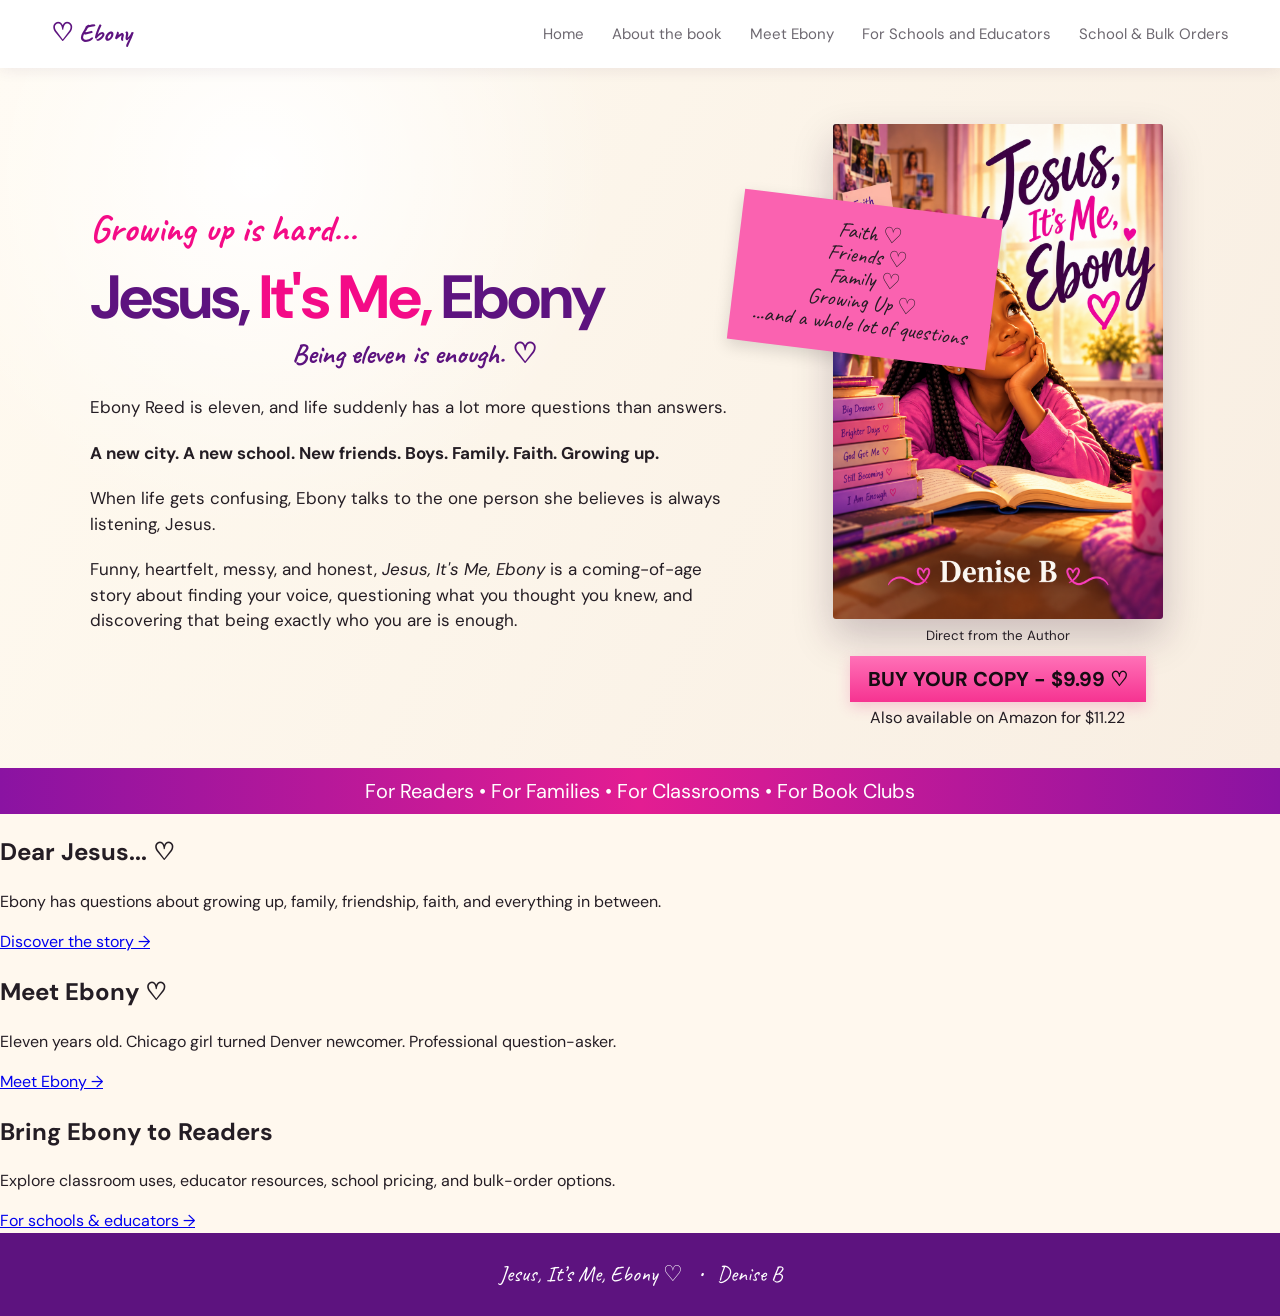
==== commit 8973cbd5: "Convert homepage navigation for multi-page book site" ====
--- a/index.html
+++ b/index.html
@@ -3,442 +3,20 @@
 <head>
 <meta charset="utf-8">
 <meta name="viewport" content="width=device-width,initial-scale=1">
-
 <title>Jesus, It's Me, Ebony | Denise B</title>
-
 <meta name="description" content="Jesus, It's Me, Ebony — a heartfelt coming-of-age story by Denise B.">
-
 <link rel="preconnect" href="https://fonts.googleapis.com">
 <link rel="preconnect" href="https://fonts.gstatic.com" crossorigin>
-
 <link href="https://fonts.googleapis.com/css2?family=Caveat:wght@500;600;700&family=DM+Sans:wght@400;500;600;700&family=Playfair+Display:wght@700&display=swap" rel="stylesheet">
-
 <link rel="stylesheet" href="styles.css">
 </head>
-
 <body>
-
-<header>
-    <a class="brand" href="#home">♡ Ebony</a>
-
-    <button class="menu" aria-label="Open menu">☰</button>
-
-    <nav>
-        <a href="#home">Home</a>
-        <a href="#about">About the book</a>
-        <a href="#meet">Meet Ebony</a>
-        <a href="#schools">For Schools and Educators</a>
-        <a href="#bulk">School & Bulk Orders</a>
-    </nav>
-</header>
-
+<header><a class="brand" href="index.html">♡ Ebony</a><button class="menu" aria-label="Open menu">☰</button><nav><a href="index.html">Home</a><a href="about.html">About the book</a><a href="meet-ebony.html">Meet Ebony</a><a href="schools.html">For Schools and Educators</a><a href="bulk-orders.html">School & Bulk Orders</a></nav></header>
 <main>
-
-<!-- HOME -->
-<section id="home" class="hero">
-
-    <div class="hero-copy">
-
-        <div class="script hot">Growing up is hard...</div>
-
-        <h1>
-            <span>Jesus,</span>
-            <em>It's Me,</em>
-            <span>Ebony</span>
-        </h1>
-
-        <div class="script purple center">
-            Being eleven is enough. ♡
-        </div>
-
-        <p>
-            Ebony Reed is eleven, and life suddenly has a lot more questions than answers.
-        </p>
-
-        <p>
-            <strong>
-                A new city. A new school. New friends. Boys. Family. Faith. Growing up.
-            </strong>
-        </p>
-
-        <p>
-            When life gets confusing, Ebony talks to the one person she believes is always listening, Jesus.
-        </p>
-
-        <p>
-            Funny, heartfelt, messy, and honest,
-            <i>Jesus, It's Me, Ebony</i>
-            is a coming-of-age story about finding your voice, questioning what you thought you knew,
-            and discovering that being exactly who you are is enough.
-        </p>
-
-    </div>
-
-    <div class="hero-book">
-
-        <div class="sticky">
-            Faith ♡<br>
-            Friends ♡<br>
-            Family ♡<br>
-            Growing Up ♡<br>
-            ...and a whole lot of questions
-        </div>
-
-        <img
-            src="jesus-its-me-ebony-cover.png"
-            alt="Jesus, It's Me, Ebony book cover by Denise B"
-        >
-
-        <small>Direct from the Author</small>
-
-        <a class="buy" href="#bulk">
-            BUY YOUR COPY - $9.99 ♡
-        </a>
-
-        <div>
-            Also available on Amazon for $11.22
-        </div>
-
-    </div>
-
-</section>
-
-<div class="ribbon">
-    For Readers • For Families • For Classrooms • For Book Clubs
-</div>
-
-
-<!-- ABOUT THE BOOK -->
-<section id="about" class="section journal-section">
-
-    <div class="journal">
-
-        <h2>Dear Jesus... ♡</h2>
-
-        <h3>Sometimes you just need somebody to talk to.</h3>
-
-        <p>Dear Jesus,</p>
-
-        <p>
-            So... apparently growing up is supposed to be exciting.
-        </p>
-
-        <p>
-            Nobody mentioned the part where everything starts changing at the same time.
-        </p>
-
-        <p>
-            We moved from Chicago to Denver. I have a new school, new friends,
-            family stuff, boy stuff, and about a million questions nobody seems
-            to answer the same way twice.
-        </p>
-
-        <p>
-            And then there are the questions about You.
-        </p>
-
-        <p>
-            I don’t know if I’m supposed to ask all the things I want to ask.
-        </p>
-
-        <p>
-            But I’m going to anyway.
-        </p>
-
-        <p>It’s me, Ebony. ♡</p>
-
-    </div>
-
-
-    <div class="about-copy">
-
-        <h2>About the Book</h2>
-
-        <p>
-            Ebony Reed’s world is changing fast.
-        </p>
-
-        <p>
-            A move from Chicago to Denver means a new home, a new school,
-            new friendships, and a whole new set of challenges.
-        </p>
-
-        <p>
-            As Ebony navigates friendship drama, boys, her changing body,
-            colorism, an absent father, family, faith, race, and the pressure
-            to fit in, she turns to the one person she believes is always
-            listening: Jesus.
-        </p>
-
-        <p>
-            Her prayers aren’t perfect.<br>
-            They’re honest.<br>
-            And sometimes messy.
-        </p>
-
-        <p class="script purple big">
-            Faith doesn’t mean never having questions. ♡
-        </p>
-
-    </div>
-
-</section>
-
-
-<!-- MEET EBONY -->
-<section id="meet" class="section meet">
-
-    <div class="meet-intro">
-
-        <div class="ebony-photo-wrap">
-
-            <img
-                class="ebony-photo"
-                src="Ebony.png"
-                alt="Ebony Reed sitting in her bedroom"
-            >
-
-        </div>
-
-        <h2>Hi. I’m Ebony. ♡</h2>
-
-        <h3>I’m eleven. And apparently that’s a whole thing.</h3>
-
-        <div class="tags">
-            <span>11 years old ♡</span>
-            <span>Chicago girl → Denver</span>
-            <span>Loves her people ♡</span>
-            <span>Professional Question-Asker</span>
-            <span>Still figuring out boys</span>
-            <span>Talks to Jesus</span>
-            <span>Definitely has opinions</span>
-        </div>
-
-    </div>
-
-
-    <div class="journal">
-
-        <p>Hi. I’m Ebony.</p>
-
-        <p>
-            I’m eleven years old, which means everybody expects me to act grown
-            when it’s convenient and then reminds me I’m a kid when it’s not.
-        </p>
-
-        <p>
-            <strong>Make that make sense.</strong>
-        </p>
-
-        <p>
-            I used to live in Chicago. Now I’m in Denver, starting over at a
-            new school and trying to figure out new friends, family, boys,
-            my body, my faith—and basically life.
-        </p>
-
-        <p>
-            I notice things. I think about things. And I ask questions. Lots of them.
-        </p>
-
-        <p>
-            Sometimes I ask my family. Sometimes I ask myself. And sometimes,
-            when I really need to talk... I talk to Jesus.
-        </p>
-
-        <p>
-            I’m not sure I have everything figured out yet.
-            Actually, I’m pretty sure I don’t.
-        </p>
-
-        <p>
-            But I’m learning that maybe I don’t have to.
-        </p>
-
-        <p class="script purple big">
-            Being eleven is enough. ♡
-        </p>
-
-    </div>
-
-</section>
-
-
-<!-- FOR SCHOOLS -->
-<section id="schools" class="section schools">
-
-    <div>
-
-        <h2>Bring Ebony Into the Classroom</h2>
-
-        <h3>
-            A relatable story. Meaningful conversations.
-            A voice young readers can recognize.
-        </h3>
-
-        <p>
-            <i>Jesus, It’s Me, Ebony</i> gives young readers something every
-            child deserves to encounter in literature: permission to wonder,
-            question, feel, and find their own voice.
-        </p>
-
-        <p>
-            Through Ebony's experiences, students encounter age-appropriate
-            opportunities to discuss friendship, family, identity, faith,
-            race, colorism, growing up, belonging, self-esteem, and navigating change.
-        </p>
-
-        <p>
-            Ebony doesn't have all the answers. She gives young readers a character
-            they can think with, laugh with, question with, and, perhaps most
-            importantly, recognize themselves in.
-        </p>
-
-    </div>
-
-
-    <div class="fit">
-
-        <h3>A Natural Fit For:</h3>
-
-        <p>
-            Classroom and independent reading<br>
-            School and community book clubs<br>
-            Girls' mentoring programs<br>
-            Literacy initiatives<br>
-            Library reading programs<br>
-            Faith-based youth programs<br>
-            Social-emotional learning conversations<br>
-            Youth and community organizations
-        </p>
-
-    </div>
-
-
-    <div class="more">
-
-        <h3>MORE THAN A BOOK ♡</h3>
-
-        <p>
-            Educator resources are being developed to support classroom and
-            group reading, including discussion questions, writing prompts,
-            reflection activities, and guided conversations.
-        </p>
-
-        <div class="actions">
-
-            <a href="#bulk">
-                REQUEST SCHOOL PRICING
-            </a>
-
-            <a href="#bulk">
-                ASK ABOUT AUTHOR VISITS
-            </a>
-
-        </div>
-
-    </div>
-
-</section>
-
-
-<!-- BULK ORDERS -->
-<section id="bulk" class="section bulk">
-
-    <div>
-
-        <h2>Let’s Put Ebony in Their Hands. ♡</h2>
-
-        <h3>
-            Special pricing for schools, libraries, youth programs and
-            community organizations.
-        </h3>
-
-        <div class="pricing">
-
-            <div>
-                <b>10–24 copies</b>
-                <strong>$8.99 each</strong>
-            </div>
-
-            <div>
-                <b>25–49 copies</b>
-                <strong>$8.49 each</strong>
-            </div>
-
-            <div>
-                <b>50–99 copies</b>
-                <strong>$7.99 each</strong>
-            </div>
-
-            <div>
-                <b>100+ copies</b>
-                <strong>Let’s Talk!</strong>
-            </div>
-
-        </div>
-
-        <small>
-            Shipping is calculated separately based on order size and destination.
-        </small>
-
-    </div>
-
-
-    <div class="order">
-
-        <div class="sticky small">
-            Need books for an entire grade level?<br>
-            <b>Ask us about custom pricing. ♡</b>
-        </div>
-
-        <p>
-            Whether you're ordering for a classroom, book club, mentoring program,
-            library, church, youth organization, or an entire school, we're happy
-            to help you find the right option for your readers.
-        </p>
-
-        <h3>Large orders made simple.</h3>
-
-        <p>
-            Tell us how many books you need and a little about your organization.
-            We'll follow up with pricing, shipping information, and next steps.
-        </p>
-
-        <p>
-            School purchase orders and invoicing may be accommodated for qualifying
-            orders. Contact us before placing your order if your organization requires
-            a purchase order, tax-exempt documentation, vendor paperwork, or an invoice.
-        </p>
-
-        <a
-            class="buy"
-            href="mailto:?subject=Jesus%2C%20It's%20Me%2C%20Ebony%20Bulk%20Order"
-        >
-            REQUEST A SCHOOL OR BULK ORDER ♡
-        </a>
-
-    </div>
-
-</section>
-
+<section class="hero"><div class="hero-copy"><div class="script hot">Growing up is hard...</div><h1><span>Jesus,</span> <em>It's Me,</em> <span>Ebony</span></h1><div class="script purple center">Being eleven is enough. ♡</div><p>Ebony Reed is eleven, and life suddenly has a lot more questions than answers.</p><p><strong>A new city. A new school. New friends. Boys. Family. Faith. Growing up.</strong></p><p>When life gets confusing, Ebony talks to the one person she believes is always listening, Jesus.</p><p>Funny, heartfelt, messy, and honest, <i>Jesus, It's Me, Ebony</i> is a coming-of-age story about finding your voice, questioning what you thought you knew, and discovering that being exactly who you are is enough.</p></div><div class="hero-book"><div class="sticky">Faith ♡<br>Friends ♡<br>Family ♡<br>Growing Up ♡<br>...and a whole lot of questions</div><img src="jesus-its-me-ebony-cover.png" alt="Jesus, It's Me, Ebony book cover by Denise B"><small>Direct from the Author</small><a class="buy" href="bulk-orders.html">BUY YOUR COPY - $9.99 ♡</a><div>Also available on Amazon for $11.22</div></div></section>
+<div class="ribbon">For Readers • For Families • For Classrooms • For Book Clubs</div>
+<section class="home-teasers"><div><h2>Dear Jesus... ♡</h2><p>Ebony has questions about growing up, family, friendship, faith, and everything in between.</p><a href="about.html">Discover the story →</a></div><div><h2>Meet Ebony ♡</h2><p>Eleven years old. Chicago girl turned Denver newcomer. Professional question-asker.</p><a href="meet-ebony.html">Meet Ebony →</a></div><div><h2>Bring Ebony to Readers</h2><p>Explore classroom uses, educator resources, school pricing, and bulk-order options.</p><a href="schools.html">For schools & educators →</a></div></section>
 </main>
-
-
-<footer>
-    Jesus, It’s Me, Ebony ♡ &nbsp; • &nbsp; Denise B
-</footer>
-
-
-<script>
-const b = document.querySelector('.menu');
-const n = document.querySelector('nav');
-
-b.onclick = () => n.classList.toggle('open');
-
-document.querySelectorAll('nav a').forEach(
-    a => a.onclick = () => n.classList.remove('open')
-);
-</script>
-
-</body>
-</html>
+<footer>Jesus, It’s Me, Ebony ♡ &nbsp; • &nbsp; Denise B</footer>
+<script>const b=document.querySelector('.menu'),n=document.querySelector('nav');b.onclick=()=>n.classList.toggle('open');document.querySelectorAll('nav a').forEach(a=>a.onclick=()=>n.classList.remove('open'));</script>
+</body></html>
--- a/styles.css
+++ b/styles.css
@@ -1 +1,817 @@
-:root{--cream:#fff8ee;--purple:#5d137f;--hot:#f40b87;--ink:#241d24;--pink:#ff5da7;--paper:#fffdf7}*{box-sizing:border-box}html{scroll-behavior:smooth}body{margin:0;background:var(--cream);color:var(--ink);font-family:'DM Sans',sans-serif;line-height:1.5}header{height:68px;position:sticky;top:0;z-index:20;background:rgba(255,255,255,.96);display:flex;align-items:center;justify-content:space-between;padding:0 max(4vw,24px);box-shadow:0 2px 14px #4b235216}.brand{font-family:Caveat,cursive;font-size:25px;font-weight:700;color:var(--purple);text-decoration:none}nav{display:flex;gap:28px}nav a{color:#6d6870;text-decoration:none;font-size:15px}nav a:hover{color:var(--hot)}.menu{display:none;border:0;background:none;font-size:27px;color:var(--purple)}section{scroll-margin-top:80px}.hero{min-height:700px;padding:48px max(7vw,40px) 30px;display:grid;grid-template-columns:1.35fr .8fr;gap:65px;align-items:center;background:radial-gradient(circle at 20% 15%,#fff 0,transparent 30%),linear-gradient(115deg,#fffaf0,#f8eee2)}.hero-copy{max-width:720px}.script{font-family:Caveat,cursive;font-weight:700}.hot{color:var(--hot);font-size:38px}.purple{color:var(--purple)}.center{text-align:center;font-size:28px}.big{font-size:30px}.hero h1{font-size:61px;line-height:1;margin:10px 0 5px;color:var(--purple);letter-spacing:-2px}.hero h1 em{font-style:normal;color:var(--hot)}.hero-copy p{font-size:17px;margin:20px 0}.hero-book{position:relative;text-align:center;display:flex;flex-direction:column;align-items:center}.hero-book img{width:min(330px,90%);border-radius:3px;box-shadow:0 18px 40px #3214343b}.hero-book small{margin-top:7px}.sticky{position:absolute;left:-70px;top:80px;z-index:2;background:#fa62b0;padding:18px 22px;transform:rotate(7deg);font-family:Caveat,cursive;font-size:22px;line-height:1.05;box-shadow:0 6px 16px #0002}.sticky.small{position:relative;left:auto;top:auto;display:inline-block;margin-bottom:25px}.buy{display:inline-block;background:linear-gradient(#ff71b7,#f63391);color:#160c12;text-decoration:none;font-weight:800;font-size:20px;padding:8px 18px;margin:10px 0 4px;box-shadow:0 5px 13px #e63c8a3b}.ribbon{background:linear-gradient(90deg,#8a13a2,#e31d92,#8a13a2);color:#fff;text-align:center;padding:8px 20px;font-size:20px}.section{padding:85px max(8vw,40px);min-height:650px}.section h2{font-family:'Playfair Display',serif;color:var(--purple);font-size:45px;margin:0 0 8px}.section h3{color:var(--hot);font-size:21px}.journal-section,.meet,.bulk{display:grid;grid-template-columns:1fr 1fr;gap:70px;align-items:center}.journal{background:repeating-linear-gradient(var(--paper) 0,var(--paper) 31px,#d9cfe3 32px);padding:45px;border-radius:5px;box-shadow:0 15px 35px #4e245018;transform:rotate(-.5deg)}.journal p{font-family:Caveat,cursive;font-size:21px;line-height:1.45;margin:12px 0}.about-copy p,.schools p,.bulk p{font-size:17px}.meet{background:#fff0f7}.tags{display:flex;flex-wrap:wrap;gap:12px;margin-top:30px}.tags span{background:#fff;padding:10px 15px;border-radius:30px;color:var(--purple);box-shadow:0 5px 16px #5d137f12;font-weight:600}.schools{display:grid;grid-template-columns:1.3fr .7fr;gap:60px;background:#fff}.fit{background:#fff4d8;padding:28px;border-radius:12px}.more{grid-column:1/-1;text-align:center;background:var(--purple);color:#fff;padding:28px;border-radius:12px}.more h3{color:#fff;font-size:25px}.more p{max-width:850px;margin:10px auto 22px}.actions{display:flex;justify-content:center;gap:18px;flex-wrap:wrap}.actions a{background:var(--hot);color:#fff;padding:12px 20px;text-decoration:none;font-weight:700}.bulk{background:linear-gradient(135deg,#fff9ed,#fff0f7)}.pricing{margin-top:30px;border-top:2px solid var(--purple)}.pricing div{display:flex;justify-content:space-between;padding:14px 5px;border-bottom:1px solid #d8c8da}.pricing strong{color:var(--hot);font-size:20px}.order{position:relative}footer{text-align:center;background:var(--purple);color:#fff;padding:25px;font-family:Caveat,cursive;font-size:22px}@media(max-width:850px){header{height:62px}.menu{display:block}nav{display:none;position:absolute;top:62px;left:0;right:0;background:#fff;flex-direction:column;gap:0;padding:10px 24px 18px;box-shadow:0 12px 20px #0002}nav.open{display:flex}nav a{padding:11px 0;border-bottom:1px solid #eee}.hero{display:flex;flex-direction:column;padding:68px 22px 35px;gap:30px;min-height:0}.hero-copy{width:100%}.hot{font-size:32px}.hero h1{font-size:46px;letter-spacing:-1px}.center{text-align:left;font-size:26px}.hero-copy p{font-size:17px}.hero-book{width:100%;padding-top:38px}.hero-book img{width:min(330px,74vw);max-width:310px}.hero-book .sticky{left:calc(50% - 190px);top:0;font-size:17px;padding:11px 14px;transform:rotate(5deg);line-height:1.05;max-width:180px}.hero-book small{margin-top:12px;font-size:14px}.buy{font-size:18px;width:min(360px,100%);text-align:center}.ribbon{font-size:15px}.section{padding:60px 22px;min-height:0}.section h2{font-size:36px}.journal-section,.meet,.bulk,.schools{grid-template-columns:1fr;gap:35px}.journal{padding:30px 24px}.journal p{font-size:20px}.schools .more{grid-column:auto}.fit{padding:22px}.pricing div{gap:20px}.order .buy{width:100%;text-align:center;font-size:16px}.sticky.small{transform:rotate(2deg)}}@media(max-width:430px){.hero{padding:62px 20px 35px}.hero h1{font-size:42px}.hero-book{padding-top:32px}.hero-book img{width:72vw;max-width:285px}.hero-book .sticky{left:0;top:4px;font-size:16px;padding:10px 12px;max-width:165px}.ribbon{padding-left:10px;padding-right:10px;font-size:13px}}+:root{
+  --cream:#fff8ee;
+  --purple:#5d137f;
+  --hot:#f40b87;
+  --ink:#241d24;
+  --pink:#ff5da7;
+  --paper:#fffdf7;
+}
+
+*{
+  box-sizing:border-box;
+}
+
+html{
+  scroll-behavior:smooth;
+}
+
+body{
+  margin:0;
+  background:var(--cream);
+  color:var(--ink);
+  font-family:'DM Sans',sans-serif;
+  line-height:1.5;
+  overflow-x:hidden;
+}
+
+/* ========================================
+   HEADER
+   ======================================== */
+
+header{
+  height:68px;
+  position:sticky;
+  top:0;
+  z-index:20;
+  background:rgba(255,255,255,.96);
+  display:flex;
+  align-items:center;
+  justify-content:space-between;
+  padding:0 max(4vw,24px);
+  box-shadow:0 2px 14px #4b235216;
+}
+
+.brand{
+  font-family:Caveat,cursive;
+  font-size:25px;
+  font-weight:700;
+  color:var(--purple);
+  text-decoration:none;
+}
+
+nav{
+  display:flex;
+  gap:28px;
+}
+
+nav a{
+  color:#6d6870;
+  text-decoration:none;
+  font-size:15px;
+}
+
+nav a:hover{
+  color:var(--hot);
+}
+
+.menu{
+  display:none;
+  border:0;
+  background:none;
+  font-size:27px;
+  color:var(--purple);
+  cursor:pointer;
+}
+
+section{
+  scroll-margin-top:80px;
+}
+
+/* ========================================
+   HOME
+   ======================================== */
+
+.hero{
+  min-height:700px;
+  padding:48px max(7vw,40px) 30px;
+  display:grid;
+  grid-template-columns:1.35fr .8fr;
+  gap:65px;
+  align-items:center;
+  background:
+    radial-gradient(circle at 20% 15%,#fff 0,transparent 30%),
+    linear-gradient(115deg,#fffaf0,#f8eee2);
+}
+
+.hero-copy{
+  max-width:720px;
+}
+
+.script{
+  font-family:Caveat,cursive;
+  font-weight:700;
+}
+
+.hot{
+  color:var(--hot);
+  font-size:38px;
+}
+
+.purple{
+  color:var(--purple);
+}
+
+.center{
+  text-align:center;
+  font-size:28px;
+}
+
+.big{
+  font-size:30px;
+}
+
+.hero h1{
+  font-size:61px;
+  line-height:1;
+  margin:10px 0 5px;
+  color:var(--purple);
+  letter-spacing:-2px;
+}
+
+.hero h1 em{
+  font-style:normal;
+  color:var(--hot);
+}
+
+.hero-copy p{
+  font-size:17px;
+  margin:20px 0;
+}
+
+.hero-book{
+  position:relative;
+  text-align:center;
+  display:flex;
+  flex-direction:column;
+  align-items:center;
+}
+
+.hero-book img{
+  width:min(330px,90%);
+  border-radius:3px;
+  box-shadow:0 18px 40px #3214343b;
+}
+
+.hero-book small{
+  margin-top:7px;
+}
+
+.sticky{
+  position:absolute;
+  left:-70px;
+  top:80px;
+  z-index:2;
+  background:#fa62b0;
+  padding:18px 22px;
+  transform:rotate(7deg);
+  font-family:Caveat,cursive;
+  font-size:22px;
+  line-height:1.05;
+  box-shadow:0 6px 16px #0002;
+}
+
+.sticky.small{
+  position:relative;
+  left:auto;
+  top:auto;
+  display:inline-block;
+  margin-bottom:25px;
+}
+
+.buy{
+  display:inline-block;
+  background:linear-gradient(#ff71b7,#f63391);
+  color:#160c12;
+  text-decoration:none;
+  font-weight:800;
+  font-size:20px;
+  padding:8px 18px;
+  margin:10px 0 4px;
+  box-shadow:0 5px 13px #e63c8a3b;
+}
+
+.ribbon{
+  background:linear-gradient(90deg,#8a13a2,#e31d92,#8a13a2);
+  color:#fff;
+  text-align:center;
+  padding:8px 20px;
+  font-size:20px;
+}
+
+/* ========================================
+   GENERAL SECTIONS
+   ======================================== */
+
+.section{
+  padding:85px max(8vw,40px);
+  min-height:650px;
+}
+
+.section h2{
+  font-family:'Playfair Display',serif;
+  color:var(--purple);
+  font-size:45px;
+  margin:0 0 8px;
+}
+
+.section h3{
+  color:var(--hot);
+  font-size:21px;
+}
+
+/* ========================================
+   ABOUT / JOURNAL
+   ======================================== */
+
+.journal-section,
+.bulk{
+  display:grid;
+  grid-template-columns:1fr 1fr;
+  gap:70px;
+  align-items:center;
+}
+
+.journal{
+  background:
+    repeating-linear-gradient(
+      var(--paper) 0,
+      var(--paper) 31px,
+      #d9cfe3 32px
+    );
+  padding:45px;
+  border-radius:5px;
+  box-shadow:0 15px 35px #4e245018;
+  transform:rotate(-.5deg);
+}
+
+.journal p{
+  font-family:Caveat,cursive;
+  font-size:21px;
+  line-height:1.45;
+  margin:12px 0;
+}
+
+.about-copy p,
+.schools p,
+.bulk p{
+  font-size:17px;
+}
+
+/* ========================================
+   MEET EBONY — DESKTOP
+   ======================================== */
+
+.meet{
+  background:#fff0f7;
+  display:grid;
+  grid-template-columns:minmax(0,.95fr) minmax(0,1.05fr);
+  gap:55px;
+  align-items:start;
+  padding-top:75px;
+  padding-bottom:75px;
+}
+
+.meet-intro{
+  width:100%;
+  max-width:590px;
+  justify-self:end;
+}
+
+.ebony-photo-wrap{
+  position:relative;
+  width:100%;
+  max-width:500px;
+  margin:0 0 28px;
+}
+
+.ebony-photo-wrap::before{
+  content:"♡";
+  position:absolute;
+  z-index:3;
+  right:-15px;
+  top:-24px;
+  font-family:Caveat,cursive;
+  font-size:58px;
+  font-weight:700;
+  color:var(--hot);
+  transform:rotate(10deg);
+}
+
+.ebony-photo{
+  display:block;
+  width:100%;
+  height:460px;
+  object-fit:cover;
+  object-position:center 32%;
+  border-radius:18px;
+  box-shadow:
+    0 18px 40px rgba(93,19,127,.18),
+    12px 12px 0 rgba(244,11,135,.12);
+}
+
+.meet-intro h2{
+  margin:0 0 5px;
+  font-size:42px;
+}
+
+.meet-intro h3{
+  margin:0 0 22px;
+}
+
+.tags{
+  display:flex;
+  flex-wrap:wrap;
+  gap:9px;
+  margin-top:18px;
+  max-width:520px;
+}
+
+.tags span{
+  background:#fff;
+  padding:8px 12px;
+  border-radius:30px;
+  color:var(--purple);
+  box-shadow:0 5px 16px #5d137f12;
+  font-weight:600;
+  font-size:13px;
+}
+
+.meet > .journal{
+  width:100%;
+  max-width:590px;
+  justify-self:start;
+  margin:0;
+  transform:rotate(.4deg);
+  align-self:start;
+}
+
+/* ========================================
+   SCHOOLS
+   ======================================== */
+
+.schools{
+  display:grid;
+  grid-template-columns:1.3fr .7fr;
+  gap:60px;
+  background:#fff;
+}
+
+.fit{
+  background:#fff4d8;
+  padding:28px;
+  border-radius:12px;
+}
+
+.more{
+  grid-column:1/-1;
+  text-align:center;
+  background:var(--purple);
+  color:#fff;
+  padding:28px;
+  border-radius:12px;
+}
+
+.more h3{
+  color:#fff;
+  font-size:25px;
+}
+
+.more p{
+  max-width:850px;
+  margin:10px auto 22px;
+}
+
+.actions{
+  display:flex;
+  justify-content:center;
+  gap:18px;
+  flex-wrap:wrap;
+}
+
+.actions a{
+  background:var(--hot);
+  color:#fff;
+  padding:12px 20px;
+  text-decoration:none;
+  font-weight:700;
+}
+
+/* ========================================
+   BULK ORDERS
+   ======================================== */
+
+.bulk{
+  background:linear-gradient(135deg,#fff9ed,#fff0f7);
+}
+
+.pricing{
+  margin-top:30px;
+  border-top:2px solid var(--purple);
+}
+
+.pricing div{
+  display:flex;
+  justify-content:space-between;
+  padding:14px 5px;
+  border-bottom:1px solid #d8c8da;
+}
+
+.pricing strong{
+  color:var(--hot);
+  font-size:20px;
+}
+
+.order{
+  position:relative;
+}
+
+/* ========================================
+   FOOTER
+   ======================================== */
+
+footer{
+  text-align:center;
+  background:var(--purple);
+  color:#fff;
+  padding:25px;
+  font-family:Caveat,cursive;
+  font-size:22px;
+}
+
+/* ========================================
+   TABLET / SMALL LAPTOP
+   851px–1100px
+   ======================================== */
+
+@media (min-width:851px) and (max-width:1100px){
+
+  header{
+    padding-left:24px;
+    padding-right:24px;
+  }
+
+  nav{
+    gap:18px;
+  }
+
+  nav a{
+    font-size:13px;
+  }
+
+  .hero{
+    padding-left:40px;
+    padding-right:40px;
+    gap:35px;
+  }
+
+  .hero h1{
+    font-size:50px;
+  }
+
+  .section{
+    padding-left:45px;
+    padding-right:45px;
+  }
+
+  /* Meet Ebony becomes stacked here */
+  .meet{
+    display:flex;
+    flex-direction:column;
+    align-items:center;
+    gap:35px;
+    padding-top:55px;
+    padding-bottom:60px;
+  }
+
+  .meet-intro{
+    width:100%;
+    max-width:680px;
+    margin:0 auto;
+  }
+
+  .ebony-photo-wrap{
+    width:100%;
+    max-width:520px;
+    margin:0 auto 30px;
+  }
+
+  .ebony-photo{
+    width:100%;
+    height:auto;
+    aspect-ratio:4/3;
+    object-fit:cover;
+    object-position:center 32%;
+  }
+
+  .meet-intro h2,
+  .meet-intro h3{
+    max-width:680px;
+  }
+
+  .tags{
+    max-width:680px;
+  }
+
+  .meet > .journal{
+    width:100%;
+    max-width:680px;
+    margin:0 auto;
+    transform:none;
+  }
+}
+
+/* ========================================
+   MOBILE
+   850px AND BELOW
+   ======================================== */
+
+@media (max-width:850px){
+
+  header{
+    height:62px;
+    padding:0 20px;
+  }
+
+  .menu{
+    display:block;
+  }
+
+  nav{
+    display:none;
+    position:absolute;
+    top:62px;
+    left:0;
+    right:0;
+    background:#fff;
+    flex-direction:column;
+    gap:0;
+    padding:10px 24px 18px;
+    box-shadow:0 12px 20px #0002;
+  }
+
+  nav.open{
+    display:flex;
+  }
+
+  nav a{
+    padding:11px 0;
+    border-bottom:1px solid #eee;
+  }
+
+  /* HOME */
+
+  .hero{
+    display:flex;
+    flex-direction:column;
+    padding:45px 22px 35px;
+    gap:30px;
+    min-height:0;
+  }
+
+  .hero-copy{
+    width:100%;
+    max-width:none;
+  }
+
+  .hot{
+    font-size:32px;
+  }
+
+  .hero h1{
+    font-size:46px;
+    letter-spacing:-1px;
+  }
+
+  .center{
+    text-align:left;
+    font-size:26px;
+  }
+
+  .hero-copy p{
+    font-size:17px;
+  }
+
+  .hero-book{
+    width:100%;
+    padding-top:38px;
+  }
+
+  .hero-book img{
+    width:min(330px,74vw);
+    max-width:310px;
+  }
+
+  .hero-book .sticky{
+    left:calc(50% - 190px);
+    top:0;
+    font-size:17px;
+    padding:11px 14px;
+    transform:rotate(5deg);
+    line-height:1.05;
+    max-width:180px;
+  }
+
+  .hero-book small{
+    margin-top:12px;
+    font-size:14px;
+  }
+
+  .buy{
+    font-size:18px;
+    width:min(360px,100%);
+    text-align:center;
+  }
+
+  .ribbon{
+    font-size:15px;
+  }
+
+  /* GENERAL MOBILE */
+
+  .section{
+    padding:55px 22px;
+    min-height:0;
+  }
+
+  .section h2{
+    font-size:36px;
+  }
+
+  .journal-section,
+  .bulk,
+  .schools{
+    display:grid;
+    grid-template-columns:1fr;
+    gap:35px;
+  }
+
+  .journal{
+    padding:30px 24px;
+  }
+
+  .journal p{
+    font-size:20px;
+  }
+
+  /* MEET EBONY MOBILE */
+
+  .meet{
+    display:flex;
+    flex-direction:column;
+    align-items:stretch;
+    gap:28px;
+    padding:45px 22px 50px;
+  }
+
+  .meet-intro{
+    width:100%;
+    max-width:100%;
+    margin:0;
+  }
+
+  .ebony-photo-wrap{
+    width:min(420px,100%);
+    max-width:100%;
+    margin:0 auto 26px;
+  }
+
+  .ebony-photo{
+    width:100%;
+    height:auto;
+    aspect-ratio:4/3;
+    object-fit:cover;
+    object-position:center 32%;
+    border-radius:18px;
+    box-shadow:
+      0 14px 30px rgba(93,19,127,.16),
+      8px 8px 0 rgba(244,11,135,.10);
+  }
+
+  .ebony-photo-wrap::before{
+    right:-5px;
+    top:-20px;
+    font-size:48px;
+  }
+
+  .meet-intro h2{
+    font-size:38px;
+    margin:0 0 4px;
+  }
+
+  .meet-intro h3{
+    margin:0 0 18px;
+    font-size:19px;
+    line-height:1.35;
+  }
+
+  .meet .tags{
+    display:flex;
+    flex-wrap:wrap;
+    gap:8px;
+    margin-top:16px;
+    max-width:100%;
+  }
+
+  .meet .tags span{
+    font-size:13px;
+    padding:8px 11px;
+  }
+
+  .meet > .journal{
+    width:100%;
+    max-width:100%;
+    margin:0;
+    transform:none;
+  }
+
+  /* SCHOOLS */
+
+  .schools .more{
+    grid-column:auto;
+  }
+
+  .fit{
+    padding:22px;
+  }
+
+  .actions{
+    flex-direction:column;
+  }
+
+  .actions a{
+    width:100%;
+    text-align:center;
+  }
+
+  /* BULK */
+
+  .pricing div{
+    gap:20px;
+  }
+
+  .order .buy{
+    width:100%;
+    text-align:center;
+    font-size:16px;
+  }
+
+  .sticky.small{
+    transform:rotate(2deg);
+  }
+}
+
+/* ========================================
+   SMALL PHONES
+   ======================================== */
+
+@media (max-width:430px){
+
+  .hero{
+    padding:40px 20px 35px;
+  }
+
+  .hero h1{
+    font-size:42px;
+  }
+
+  .hero-book{
+    padding-top:32px;
+  }
+
+  .hero-book img{
+    width:72vw;
+    max-width:285px;
+  }
+
+  .hero-book .sticky{
+    left:0;
+    top:4px;
+    font-size:16px;
+    padding:10px 12px;
+    max-width:165px;
+  }
+
+  .ribbon{
+    padding-left:10px;
+    padding-right:10px;
+    font-size:13px;
+  }
+
+  .meet{
+    padding-left:20px;
+    padding-right:20px;
+  }
+
+  .meet-intro h2{
+    font-size:34px;
+  }
+
+  .ebony-photo-wrap{
+    width:100%;
+  }
+
+  .meet .tags span{
+    font-size:12px;
+    padding:7px 10px;
+  }
+}
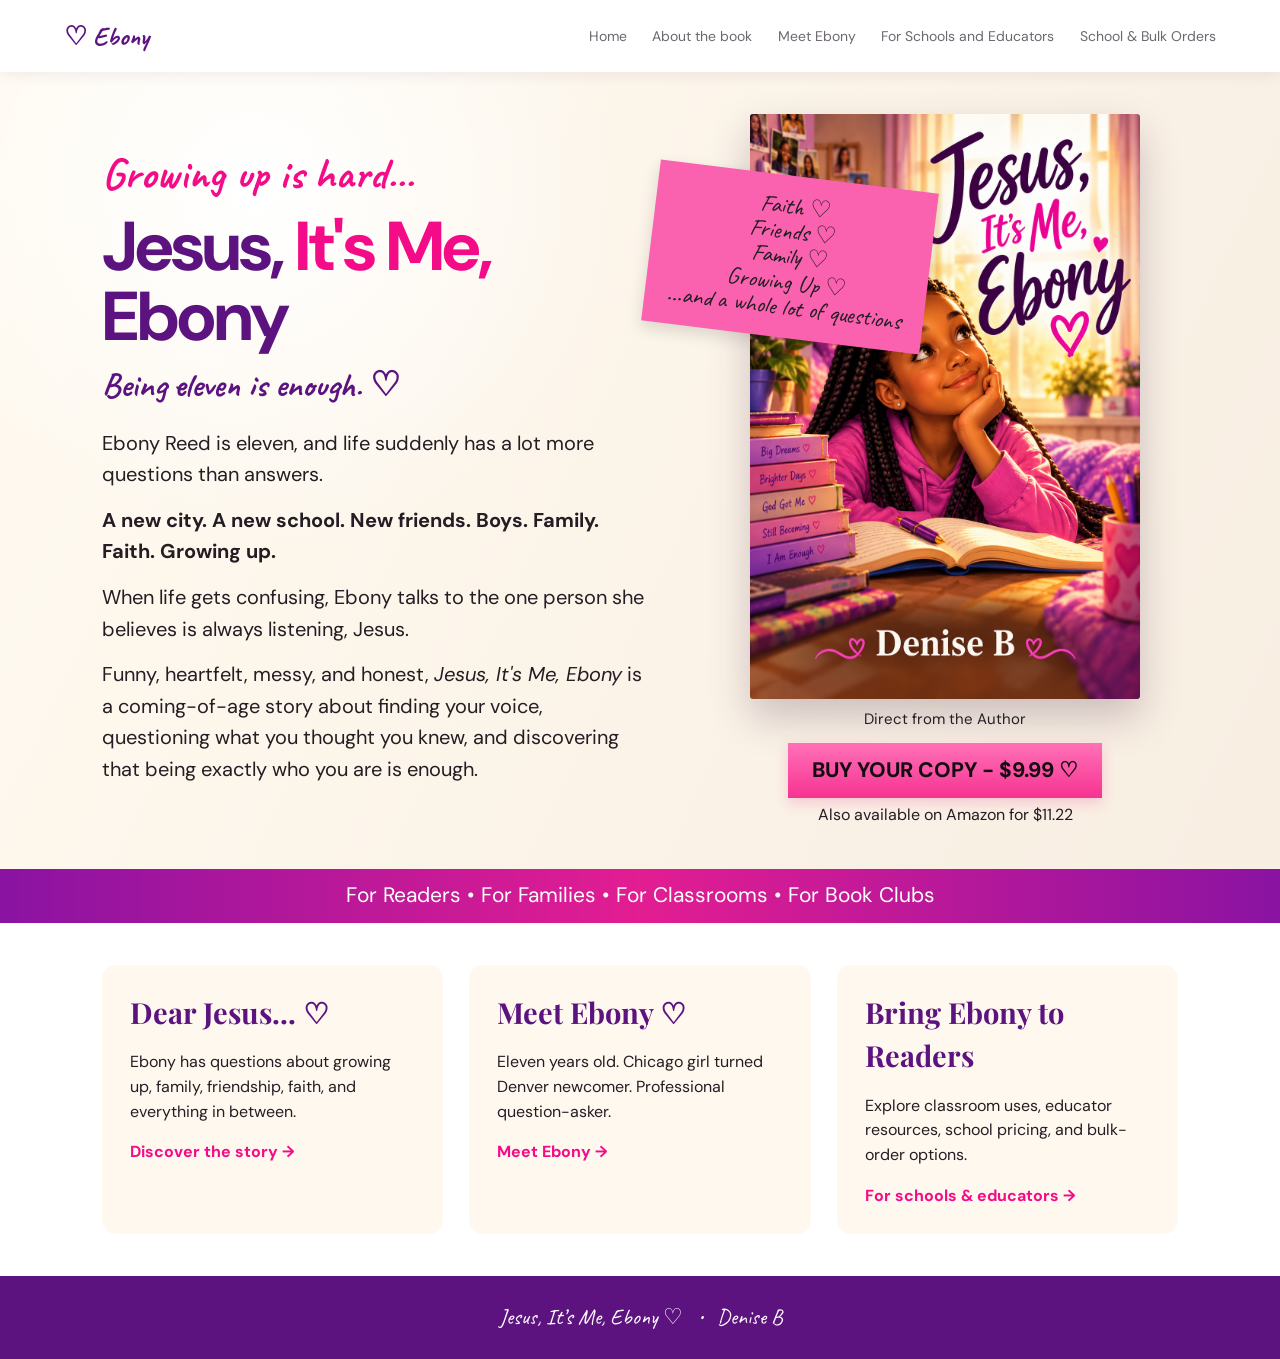
==== commit 92c5f0d0: "Tighten home page spacing and enlarge typography" ====
--- a/index.html
+++ b/index.html
@@ -9,6 +9,14 @@
 <link rel="preconnect" href="https://fonts.gstatic.com" crossorigin>
 <link href="https://fonts.googleapis.com/css2?family=Caveat:wght@500;600;700&family=DM+Sans:wght@400;500;600;700&family=Playfair+Display:wght@700&display=swap" rel="stylesheet">
 <link rel="stylesheet" href="styles.css">
+<style>
+@media(min-width:851px){
+.hero{min-height:auto;padding-top:42px;padding-bottom:42px;gap:clamp(42px,5vw,78px);grid-template-columns:minmax(0,1.08fr) minmax(360px,.92fr)}
+.hero-copy{max-width:790px}.hot{font-size:44px}.hero h1{font-size:clamp(64px,5.4vw,84px);margin:5px 0 8px}.center{font-size:34px;text-align:left;margin-bottom:18px}.hero-copy p{font-size:20px;line-height:1.58;margin:14px 0}.hero-book img{width:min(390px,100%)}.sticky{left:-62px;top:62px;font-size:24px}.hero-book small{font-size:15px}.buy{font-size:21px;padding:12px 24px}.ribbon{font-size:21px;padding:11px 20px}
+.home-teasers{padding:42px clamp(45px,8vw,145px);display:grid;grid-template-columns:repeat(3,1fr);gap:26px;background:#fff}.home-teasers>div{padding:26px 28px;background:#fff8ee;border-radius:14px}.home-teasers h2{font-family:'Playfair Display',serif;color:var(--purple);font-size:29px;margin:0 0 10px}.home-teasers p{font-size:16px;line-height:1.55}.home-teasers a{color:var(--hot);font-weight:700;text-decoration:none}
+}
+@media(max-width:850px){.home-teasers{padding:34px 22px;display:grid;gap:18px}.home-teasers>div{padding:22px;background:#fff8ee;border-radius:12px}.home-teasers h2{font-family:'Playfair Display',serif;color:var(--purple);font-size:27px;margin:0 0 8px}.home-teasers p{font-size:16px}.home-teasers a{color:var(--hot);font-weight:700;text-decoration:none}}
+</style>
 </head>
 <body>
 <header><a class="brand" href="index.html">♡ Ebony</a><button class="menu" aria-label="Open menu">☰</button><nav><a href="index.html">Home</a><a href="about.html">About the book</a><a href="meet-ebony.html">Meet Ebony</a><a href="schools.html">For Schools and Educators</a><a href="bulk-orders.html">School & Bulk Orders</a></nav></header>
--- a/styles.css
+++ b/styles.css
@@ -1,817 +1,5 @@
-:root{
-  --cream:#fff8ee;
-  --purple:#5d137f;
-  --hot:#f40b87;
-  --ink:#241d24;
-  --pink:#ff5da7;
-  --paper:#fffdf7;
-}
-
-*{
-  box-sizing:border-box;
-}
-
-html{
-  scroll-behavior:smooth;
-}
-
-body{
-  margin:0;
-  background:var(--cream);
-  color:var(--ink);
-  font-family:'DM Sans',sans-serif;
-  line-height:1.5;
-  overflow-x:hidden;
-}
-
-/* ========================================
-   HEADER
-   ======================================== */
-
-header{
-  height:68px;
-  position:sticky;
-  top:0;
-  z-index:20;
-  background:rgba(255,255,255,.96);
-  display:flex;
-  align-items:center;
-  justify-content:space-between;
-  padding:0 max(4vw,24px);
-  box-shadow:0 2px 14px #4b235216;
-}
-
-.brand{
-  font-family:Caveat,cursive;
-  font-size:25px;
-  font-weight:700;
-  color:var(--purple);
-  text-decoration:none;
-}
-
-nav{
-  display:flex;
-  gap:28px;
-}
-
-nav a{
-  color:#6d6870;
-  text-decoration:none;
-  font-size:15px;
-}
-
-nav a:hover{
-  color:var(--hot);
-}
-
-.menu{
-  display:none;
-  border:0;
-  background:none;
-  font-size:27px;
-  color:var(--purple);
-  cursor:pointer;
-}
-
-section{
-  scroll-margin-top:80px;
-}
-
-/* ========================================
-   HOME
-   ======================================== */
-
-.hero{
-  min-height:700px;
-  padding:48px max(7vw,40px) 30px;
-  display:grid;
-  grid-template-columns:1.35fr .8fr;
-  gap:65px;
-  align-items:center;
-  background:
-    radial-gradient(circle at 20% 15%,#fff 0,transparent 30%),
-    linear-gradient(115deg,#fffaf0,#f8eee2);
-}
-
-.hero-copy{
-  max-width:720px;
-}
-
-.script{
-  font-family:Caveat,cursive;
-  font-weight:700;
-}
-
-.hot{
-  color:var(--hot);
-  font-size:38px;
-}
-
-.purple{
-  color:var(--purple);
-}
-
-.center{
-  text-align:center;
-  font-size:28px;
-}
-
-.big{
-  font-size:30px;
-}
-
-.hero h1{
-  font-size:61px;
-  line-height:1;
-  margin:10px 0 5px;
-  color:var(--purple);
-  letter-spacing:-2px;
-}
-
-.hero h1 em{
-  font-style:normal;
-  color:var(--hot);
-}
-
-.hero-copy p{
-  font-size:17px;
-  margin:20px 0;
-}
-
-.hero-book{
-  position:relative;
-  text-align:center;
-  display:flex;
-  flex-direction:column;
-  align-items:center;
-}
-
-.hero-book img{
-  width:min(330px,90%);
-  border-radius:3px;
-  box-shadow:0 18px 40px #3214343b;
-}
-
-.hero-book small{
-  margin-top:7px;
-}
-
-.sticky{
-  position:absolute;
-  left:-70px;
-  top:80px;
-  z-index:2;
-  background:#fa62b0;
-  padding:18px 22px;
-  transform:rotate(7deg);
-  font-family:Caveat,cursive;
-  font-size:22px;
-  line-height:1.05;
-  box-shadow:0 6px 16px #0002;
-}
-
-.sticky.small{
-  position:relative;
-  left:auto;
-  top:auto;
-  display:inline-block;
-  margin-bottom:25px;
-}
-
-.buy{
-  display:inline-block;
-  background:linear-gradient(#ff71b7,#f63391);
-  color:#160c12;
-  text-decoration:none;
-  font-weight:800;
-  font-size:20px;
-  padding:8px 18px;
-  margin:10px 0 4px;
-  box-shadow:0 5px 13px #e63c8a3b;
-}
-
-.ribbon{
-  background:linear-gradient(90deg,#8a13a2,#e31d92,#8a13a2);
-  color:#fff;
-  text-align:center;
-  padding:8px 20px;
-  font-size:20px;
-}
-
-/* ========================================
-   GENERAL SECTIONS
-   ======================================== */
-
-.section{
-  padding:85px max(8vw,40px);
-  min-height:650px;
-}
-
-.section h2{
-  font-family:'Playfair Display',serif;
-  color:var(--purple);
-  font-size:45px;
-  margin:0 0 8px;
-}
-
-.section h3{
-  color:var(--hot);
-  font-size:21px;
-}
-
-/* ========================================
-   ABOUT / JOURNAL
-   ======================================== */
-
-.journal-section,
-.bulk{
-  display:grid;
-  grid-template-columns:1fr 1fr;
-  gap:70px;
-  align-items:center;
-}
-
-.journal{
-  background:
-    repeating-linear-gradient(
-      var(--paper) 0,
-      var(--paper) 31px,
-      #d9cfe3 32px
-    );
-  padding:45px;
-  border-radius:5px;
-  box-shadow:0 15px 35px #4e245018;
-  transform:rotate(-.5deg);
-}
-
-.journal p{
-  font-family:Caveat,cursive;
-  font-size:21px;
-  line-height:1.45;
-  margin:12px 0;
-}
-
-.about-copy p,
-.schools p,
-.bulk p{
-  font-size:17px;
-}
-
-/* ========================================
-   MEET EBONY — DESKTOP
-   ======================================== */
-
-.meet{
-  background:#fff0f7;
-  display:grid;
-  grid-template-columns:minmax(0,.95fr) minmax(0,1.05fr);
-  gap:55px;
-  align-items:start;
-  padding-top:75px;
-  padding-bottom:75px;
-}
-
-.meet-intro{
-  width:100%;
-  max-width:590px;
-  justify-self:end;
-}
-
-.ebony-photo-wrap{
-  position:relative;
-  width:100%;
-  max-width:500px;
-  margin:0 0 28px;
-}
-
-.ebony-photo-wrap::before{
-  content:"♡";
-  position:absolute;
-  z-index:3;
-  right:-15px;
-  top:-24px;
-  font-family:Caveat,cursive;
-  font-size:58px;
-  font-weight:700;
-  color:var(--hot);
-  transform:rotate(10deg);
-}
-
-.ebony-photo{
-  display:block;
-  width:100%;
-  height:460px;
-  object-fit:cover;
-  object-position:center 32%;
-  border-radius:18px;
-  box-shadow:
-    0 18px 40px rgba(93,19,127,.18),
-    12px 12px 0 rgba(244,11,135,.12);
-}
-
-.meet-intro h2{
-  margin:0 0 5px;
-  font-size:42px;
-}
-
-.meet-intro h3{
-  margin:0 0 22px;
-}
-
-.tags{
-  display:flex;
-  flex-wrap:wrap;
-  gap:9px;
-  margin-top:18px;
-  max-width:520px;
-}
-
-.tags span{
-  background:#fff;
-  padding:8px 12px;
-  border-radius:30px;
-  color:var(--purple);
-  box-shadow:0 5px 16px #5d137f12;
-  font-weight:600;
-  font-size:13px;
-}
-
-.meet > .journal{
-  width:100%;
-  max-width:590px;
-  justify-self:start;
-  margin:0;
-  transform:rotate(.4deg);
-  align-self:start;
-}
-
-/* ========================================
-   SCHOOLS
-   ======================================== */
-
-.schools{
-  display:grid;
-  grid-template-columns:1.3fr .7fr;
-  gap:60px;
-  background:#fff;
-}
-
-.fit{
-  background:#fff4d8;
-  padding:28px;
-  border-radius:12px;
-}
-
-.more{
-  grid-column:1/-1;
-  text-align:center;
-  background:var(--purple);
-  color:#fff;
-  padding:28px;
-  border-radius:12px;
-}
-
-.more h3{
-  color:#fff;
-  font-size:25px;
-}
-
-.more p{
-  max-width:850px;
-  margin:10px auto 22px;
-}
-
-.actions{
-  display:flex;
-  justify-content:center;
-  gap:18px;
-  flex-wrap:wrap;
-}
-
-.actions a{
-  background:var(--hot);
-  color:#fff;
-  padding:12px 20px;
-  text-decoration:none;
-  font-weight:700;
-}
-
-/* ========================================
-   BULK ORDERS
-   ======================================== */
-
-.bulk{
-  background:linear-gradient(135deg,#fff9ed,#fff0f7);
-}
-
-.pricing{
-  margin-top:30px;
-  border-top:2px solid var(--purple);
-}
-
-.pricing div{
-  display:flex;
-  justify-content:space-between;
-  padding:14px 5px;
-  border-bottom:1px solid #d8c8da;
-}
-
-.pricing strong{
-  color:var(--hot);
-  font-size:20px;
-}
-
-.order{
-  position:relative;
-}
-
-/* ========================================
-   FOOTER
-   ======================================== */
-
-footer{
-  text-align:center;
-  background:var(--purple);
-  color:#fff;
-  padding:25px;
-  font-family:Caveat,cursive;
-  font-size:22px;
-}
-
-/* ========================================
-   TABLET / SMALL LAPTOP
-   851px–1100px
-   ======================================== */
-
-@media (min-width:851px) and (max-width:1100px){
-
-  header{
-    padding-left:24px;
-    padding-right:24px;
-  }
-
-  nav{
-    gap:18px;
-  }
-
-  nav a{
-    font-size:13px;
-  }
-
-  .hero{
-    padding-left:40px;
-    padding-right:40px;
-    gap:35px;
-  }
-
-  .hero h1{
-    font-size:50px;
-  }
-
-  .section{
-    padding-left:45px;
-    padding-right:45px;
-  }
-
-  /* Meet Ebony becomes stacked here */
-  .meet{
-    display:flex;
-    flex-direction:column;
-    align-items:center;
-    gap:35px;
-    padding-top:55px;
-    padding-bottom:60px;
-  }
-
-  .meet-intro{
-    width:100%;
-    max-width:680px;
-    margin:0 auto;
-  }
-
-  .ebony-photo-wrap{
-    width:100%;
-    max-width:520px;
-    margin:0 auto 30px;
-  }
-
-  .ebony-photo{
-    width:100%;
-    height:auto;
-    aspect-ratio:4/3;
-    object-fit:cover;
-    object-position:center 32%;
-  }
-
-  .meet-intro h2,
-  .meet-intro h3{
-    max-width:680px;
-  }
-
-  .tags{
-    max-width:680px;
-  }
-
-  .meet > .journal{
-    width:100%;
-    max-width:680px;
-    margin:0 auto;
-    transform:none;
-  }
-}
-
-/* ========================================
-   MOBILE
-   850px AND BELOW
-   ======================================== */
-
-@media (max-width:850px){
-
-  header{
-    height:62px;
-    padding:0 20px;
-  }
-
-  .menu{
-    display:block;
-  }
-
-  nav{
-    display:none;
-    position:absolute;
-    top:62px;
-    left:0;
-    right:0;
-    background:#fff;
-    flex-direction:column;
-    gap:0;
-    padding:10px 24px 18px;
-    box-shadow:0 12px 20px #0002;
-  }
-
-  nav.open{
-    display:flex;
-  }
-
-  nav a{
-    padding:11px 0;
-    border-bottom:1px solid #eee;
-  }
-
-  /* HOME */
-
-  .hero{
-    display:flex;
-    flex-direction:column;
-    padding:45px 22px 35px;
-    gap:30px;
-    min-height:0;
-  }
-
-  .hero-copy{
-    width:100%;
-    max-width:none;
-  }
-
-  .hot{
-    font-size:32px;
-  }
-
-  .hero h1{
-    font-size:46px;
-    letter-spacing:-1px;
-  }
-
-  .center{
-    text-align:left;
-    font-size:26px;
-  }
-
-  .hero-copy p{
-    font-size:17px;
-  }
-
-  .hero-book{
-    width:100%;
-    padding-top:38px;
-  }
-
-  .hero-book img{
-    width:min(330px,74vw);
-    max-width:310px;
-  }
-
-  .hero-book .sticky{
-    left:calc(50% - 190px);
-    top:0;
-    font-size:17px;
-    padding:11px 14px;
-    transform:rotate(5deg);
-    line-height:1.05;
-    max-width:180px;
-  }
-
-  .hero-book small{
-    margin-top:12px;
-    font-size:14px;
-  }
-
-  .buy{
-    font-size:18px;
-    width:min(360px,100%);
-    text-align:center;
-  }
-
-  .ribbon{
-    font-size:15px;
-  }
-
-  /* GENERAL MOBILE */
-
-  .section{
-    padding:55px 22px;
-    min-height:0;
-  }
-
-  .section h2{
-    font-size:36px;
-  }
-
-  .journal-section,
-  .bulk,
-  .schools{
-    display:grid;
-    grid-template-columns:1fr;
-    gap:35px;
-  }
-
-  .journal{
-    padding:30px 24px;
-  }
-
-  .journal p{
-    font-size:20px;
-  }
-
-  /* MEET EBONY MOBILE */
-
-  .meet{
-    display:flex;
-    flex-direction:column;
-    align-items:stretch;
-    gap:28px;
-    padding:45px 22px 50px;
-  }
-
-  .meet-intro{
-    width:100%;
-    max-width:100%;
-    margin:0;
-  }
-
-  .ebony-photo-wrap{
-    width:min(420px,100%);
-    max-width:100%;
-    margin:0 auto 26px;
-  }
-
-  .ebony-photo{
-    width:100%;
-    height:auto;
-    aspect-ratio:4/3;
-    object-fit:cover;
-    object-position:center 32%;
-    border-radius:18px;
-    box-shadow:
-      0 14px 30px rgba(93,19,127,.16),
-      8px 8px 0 rgba(244,11,135,.10);
-  }
-
-  .ebony-photo-wrap::before{
-    right:-5px;
-    top:-20px;
-    font-size:48px;
-  }
-
-  .meet-intro h2{
-    font-size:38px;
-    margin:0 0 4px;
-  }
-
-  .meet-intro h3{
-    margin:0 0 18px;
-    font-size:19px;
-    line-height:1.35;
-  }
-
-  .meet .tags{
-    display:flex;
-    flex-wrap:wrap;
-    gap:8px;
-    margin-top:16px;
-    max-width:100%;
-  }
-
-  .meet .tags span{
-    font-size:13px;
-    padding:8px 11px;
-  }
-
-  .meet > .journal{
-    width:100%;
-    max-width:100%;
-    margin:0;
-    transform:none;
-  }
-
-  /* SCHOOLS */
-
-  .schools .more{
-    grid-column:auto;
-  }
-
-  .fit{
-    padding:22px;
-  }
-
-  .actions{
-    flex-direction:column;
-  }
-
-  .actions a{
-    width:100%;
-    text-align:center;
-  }
-
-  /* BULK */
-
-  .pricing div{
-    gap:20px;
-  }
-
-  .order .buy{
-    width:100%;
-    text-align:center;
-    font-size:16px;
-  }
-
-  .sticky.small{
-    transform:rotate(2deg);
-  }
-}
-
-/* ========================================
-   SMALL PHONES
-   ======================================== */
-
-@media (max-width:430px){
-
-  .hero{
-    padding:40px 20px 35px;
-  }
-
-  .hero h1{
-    font-size:42px;
-  }
-
-  .hero-book{
-    padding-top:32px;
-  }
-
-  .hero-book img{
-    width:72vw;
-    max-width:285px;
-  }
-
-  .hero-book .sticky{
-    left:0;
-    top:4px;
-    font-size:16px;
-    padding:10px 12px;
-    max-width:165px;
-  }
-
-  .ribbon{
-    padding-left:10px;
-    padding-right:10px;
-    font-size:13px;
-  }
-
-  .meet{
-    padding-left:20px;
-    padding-right:20px;
-  }
-
-  .meet-intro h2{
-    font-size:34px;
-  }
-
-  .ebony-photo-wrap{
-    width:100%;
-  }
-
-  .meet .tags span{
-    font-size:12px;
-    padding:7px 10px;
-  }
-}
+:root{--cream:#fff8ee;--purple:#5d137f;--hot:#f40b87;--ink:#241d24;--pink:#ff5da7;--paper:#fffdf7}*{box-sizing:border-box}html{scroll-behavior:smooth}body{margin:0;background:var(--cream);color:var(--ink);font-family:'DM Sans',sans-serif;line-height:1.5;overflow-x:hidden}header{height:72px;position:sticky;top:0;z-index:20;background:rgba(255,255,255,.97);display:flex;align-items:center;justify-content:space-between;padding:0 clamp(28px,5vw,88px);box-shadow:0 2px 14px #4b235216}.brand{font-family:Caveat,cursive;font-size:26px;font-weight:700;color:var(--purple);text-decoration:none}nav{display:flex;gap:clamp(18px,2vw,34px)}nav a{color:#6d6870;text-decoration:none;font-size:14px;white-space:nowrap}nav a:hover{color:var(--hot)}.menu{display:none;border:0;background:none;font-size:27px;color:var(--purple);cursor:pointer}.script{font-family:Caveat,cursive;font-weight:700}.hot{color:var(--hot);font-size:38px}.purple{color:var(--purple)}.center{text-align:center;font-size:28px}.big{font-size:30px}.hero{min-height:calc(100vh - 72px);padding:55px clamp(45px,8vw,145px);display:grid;grid-template-columns:minmax(0,1.2fr) minmax(340px,.8fr);gap:clamp(55px,7vw,120px);align-items:center;background:radial-gradient(circle at 20% 15%,#fff 0,transparent 30%),linear-gradient(115deg,#fffaf0,#f8eee2)}.hero-copy{max-width:760px}.hero h1{font-size:clamp(58px,5vw,78px);line-height:1;margin:10px 0 7px;color:var(--purple);letter-spacing:-2px}.hero h1 em{font-style:normal;color:var(--hot)}.hero-copy p{font-size:18px;margin:20px 0}.hero-book{position:relative;text-align:center;display:flex;flex-direction:column;align-items:center}.hero-book img{width:min(365px,100%);border-radius:3px;box-shadow:0 18px 40px #3214343b}.hero-book small{margin-top:9px}.sticky{position:absolute;left:-82px;top:85px;z-index:2;background:#fa62b0;padding:18px 22px;transform:rotate(7deg);font-family:Caveat,cursive;font-size:22px;line-height:1.05;box-shadow:0 6px 16px #0002}.sticky.small{position:relative;left:auto;top:auto;display:inline-block;margin-bottom:25px}.buy{display:inline-block;background:linear-gradient(#ff71b7,#f63391);color:#160c12;text-decoration:none;font-weight:800;font-size:20px;padding:10px 22px;margin:12px 0 5px;box-shadow:0 5px 13px #e63c8a3b}.ribbon{background:linear-gradient(90deg,#8a13a2,#e31d92,#8a13a2);color:#fff;text-align:center;padding:10px 20px;font-size:20px}.section{padding:85px clamp(45px,8vw,145px);min-height:calc(100vh - 72px)}.section h2{font-family:'Playfair Display',serif;color:var(--purple);font-size:clamp(42px,4vw,58px);line-height:1.1;margin:0 0 10px}.section h3{color:var(--hot);font-size:21px}.journal-section,.bulk{display:grid;grid-template-columns:minmax(0,1fr) minmax(0,1fr);gap:clamp(60px,7vw,120px);align-items:center}.journal{background:repeating-linear-gradient(var(--paper) 0,var(--paper) 31px,#d9cfe3 32px);padding:45px;border-radius:5px;box-shadow:0 15px 35px #4e245018;transform:rotate(-.5deg)}.journal p{font-family:Caveat,cursive;font-size:21px;line-height:1.45;margin:12px 0}.about-copy p,.schools p,.bulk p{font-size:17px}.meet{background:#fff0f7;display:grid;grid-template-columns:minmax(440px,.98fr) minmax(500px,1.02fr);gap:clamp(58px,6vw,100px);align-items:center;padding-top:38px;padding-bottom:62px}.meet-intro{width:100%;max-width:690px;justify-self:end}.ebony-photo-wrap{position:relative;width:100%;max-width:615px;margin:0 0 24px}.ebony-photo-wrap::before{content:'♡';position:absolute;z-index:3;right:-15px;top:-24px;font-family:Caveat,cursive;font-size:58px;font-weight:700;color:var(--hot);transform:rotate(10deg)}.ebony-photo{display:block;width:100%;height:auto;aspect-ratio:4/3;object-fit:cover;object-position:center 32%;border-radius:18px;box-shadow:0 18px 40px rgba(93,19,127,.18),12px 12px 0 rgba(244,11,135,.12)}.meet-intro h2{margin:0 0 5px}.meet-intro h3{margin:0 0 20px}.tags{display:flex;flex-wrap:wrap;gap:9px;margin-top:16px;max-width:650px}.tags span{background:#fff;padding:8px 12px;border-radius:30px;color:var(--purple);box-shadow:0 5px 16px #5d137f12;font-weight:600;font-size:13px}.meet>.journal{width:100%;max-width:680px;justify-self:start;margin:0;transform:rotate(.25deg);padding:48px}.meet>.journal p{font-size:23px;line-height:1.42}.schools{display:grid;grid-template-columns:minmax(0,1.3fr) minmax(320px,.7fr);gap:clamp(55px,6vw,100px);background:#fff;align-items:start}.fit{background:#fff4d8;padding:32px;border-radius:12px}.more{grid-column:1/-1;text-align:center;background:var(--purple);color:#fff;padding:32px;border-radius:12px}.more h3{color:#fff;font-size:25px}.more p{max-width:900px;margin:10px auto 22px}.actions{display:flex;justify-content:center;gap:18px;flex-wrap:wrap}.actions a{background:var(--hot);color:#fff;padding:12px 20px;text-decoration:none;font-weight:700}.bulk{background:linear-gradient(135deg,#fff9ed,#fff0f7)}.pricing{margin-top:30px;border-top:2px solid var(--purple)}.pricing div{display:flex;justify-content:space-between;padding:14px 5px;border-bottom:1px solid #d8c8da}.pricing strong{color:var(--hot);font-size:20px}.order{position:relative}footer{text-align:center;background:var(--purple);color:#fff;padding:25px;font-family:Caveat,cursive;font-size:22px}
+.educator-hero{min-height:calc(100vh - 72px);padding:72px clamp(45px,8vw,145px);display:grid;grid-template-columns:minmax(0,1.08fr) minmax(360px,.92fr);gap:clamp(65px,7vw,120px);align-items:center;background:radial-gradient(circle at 12% 10%,#fff 0,transparent 27%),linear-gradient(120deg,#fffaf1 0,#fff6ec 48%,#fff0f7 100%)}.educator-copy{max-width:760px}.educator-kicker{font-size:30px;margin-bottom:8px}.educator-copy h1{font-family:'Playfair Display',serif;color:var(--purple);font-size:clamp(48px,4.3vw,68px);line-height:1.04;margin:0 0 16px}.educator-copy h3{color:var(--hot);font-size:22px;line-height:1.35;margin:0 0 27px}.educator-copy p{font-size:18px;line-height:1.65;margin:17px 0}.educator-actions{display:flex;gap:14px;flex-wrap:wrap;margin-top:30px}.educator-actions a{padding:13px 19px;text-decoration:none;font-weight:800;font-size:14px;letter-spacing:.2px}.educator-primary{background:var(--hot);color:#fff;box-shadow:0 8px 18px #f40b8730}.educator-secondary{border:2px solid var(--purple);color:var(--purple);background:#fff}.educator-visual{position:relative;display:flex;justify-content:center;align-items:center;min-height:570px}.classroom-card{position:relative;width:min(480px,90%);min-height:520px;border-radius:22px;background:linear-gradient(145deg,#f7c9dd,#e4c4ef);box-shadow:0 25px 55px rgba(93,19,127,.18);display:flex;align-items:center;justify-content:center;padding:42px;overflow:hidden}.classroom-card:before{content:'';position:absolute;inset:0;background:repeating-linear-gradient(0deg,transparent 0,transparent 46px,rgba(255,255,255,.22) 47px);opacity:.65}.classroom-card img{position:relative;z-index:2;width:min(285px,78%);box-shadow:0 22px 38px #32143455;transform:rotate(2deg)}.classroom-note{position:absolute;z-index:3;left:22px;bottom:27px;background:#fff4a8;color:var(--purple);padding:15px 20px;font-size:22px;line-height:1.05;transform:rotate(-4deg);box-shadow:0 7px 18px #0002}.educator-badge{position:absolute;z-index:5;right:-5px;top:20px;width:145px;height:145px;border-radius:50%;background:var(--hot);color:#fff;display:flex;flex-direction:column;align-items:center;justify-content:center;text-align:center;font-size:13px;font-weight:800;line-height:1.25;box-shadow:0 12px 25px #f40b8740;transform:rotate(7deg);border:5px solid #fff}.educator-badge span{font-size:16px;margin-top:3px}.educator-lower{background:#fff;padding:70px clamp(45px,8vw,145px) 90px;display:grid;grid-template-columns:minmax(0,.9fr) minmax(0,1.1fr);gap:38px;align-items:stretch}.educator-fit{padding:40px;border-radius:18px;background:#fff3d2}.educator-fit h2{font-family:'Playfair Display',serif;color:var(--purple);font-size:36px;margin:0 0 24px}.fit-grid{display:grid;grid-template-columns:1fr 1fr;gap:15px 22px}.fit-grid span{font-size:15px;font-weight:600;color:#4e3b4c}.educator-more{grid-column:auto;border-radius:18px;padding:38px 42px;text-align:left;display:flex;flex-direction:column;justify-content:center}.educator-more .more-script{font-size:27px;color:#ff9ccc}.educator-more h2{font-family:'Playfair Display',serif;font-size:34px;line-height:1.15;margin:3px 0 12px;color:#fff}.educator-more p{margin:0 0 22px;font-size:16px;line-height:1.6}.resource-pills{display:flex;flex-wrap:wrap;gap:9px}.resource-pills span{background:#fff;color:var(--purple);border-radius:30px;padding:8px 12px;font-size:12px;font-weight:700}
+@media(min-width:851px) and (max-width:1180px){header{padding-left:28px;padding-right:28px}nav{gap:16px}nav a{font-size:12px}.hero{padding:48px 50px;grid-template-columns:1.1fr .9fr;gap:45px}.hero h1{font-size:55px}.section{padding-left:55px;padding-right:55px}.meet{grid-template-columns:1fr 1fr;gap:42px;padding-top:35px}.meet-intro,.meet>.journal{max-width:none}.ebony-photo-wrap{max-width:none}.meet>.journal{padding:38px}.meet>.journal p{font-size:20px}.schools{gap:40px}.educator-hero{padding:55px;gap:48px;grid-template-columns:1.05fr .95fr}.educator-copy h1{font-size:50px}.educator-copy p{font-size:16px}.educator-visual{min-height:500px}.classroom-card{min-height:470px;padding:30px}.classroom-card img{width:min(250px,76%)}.educator-badge{right:-10px;width:125px;height:125px;font-size:11px}.educator-lower{padding:55px;grid-template-columns:1fr 1fr}.fit-grid{grid-template-columns:1fr}}
+@media(max-width:850px){header{height:62px;padding:0 20px}.menu{display:block}nav{display:none;position:absolute;top:62px;left:0;right:0;background:#fff;flex-direction:column;gap:0;padding:10px 24px 18px;box-shadow:0 12px 20px #0002}nav.open{display:flex}nav a{padding:11px 0;border-bottom:1px solid #eee;font-size:15px}.hero{display:flex;flex-direction:column;padding:42px 22px 35px;gap:30px;min-height:0}.hero-copy{width:100%;max-width:none}.hot{font-size:32px}.hero h1{font-size:46px;letter-spacing:-1px}.center{text-align:left;font-size:26px}.hero-copy p{font-size:17px}.hero-book{width:100%;padding-top:38px}.hero-book img{width:min(330px,74vw);max-width:310px}.hero-book .sticky{left:calc(50% - 190px);top:0;font-size:17px;padding:11px 14px;transform:rotate(5deg);line-height:1.05;max-width:180px}.hero-book small{margin-top:12px;font-size:14px}.buy{font-size:18px;width:min(360px,100%);text-align:center}.ribbon{font-size:15px}.section{padding:50px 22px;min-height:0}.section h2{font-size:36px}.journal-section,.bulk,.schools{display:grid;grid-template-columns:1fr;gap:35px}.journal{padding:30px 24px;transform:none}.journal p{font-size:20px}.meet{display:flex;flex-direction:column;align-items:stretch;gap:30px;padding:42px 22px 50px}.meet-intro{width:100%;max-width:100%;margin:0}.ebony-photo-wrap{width:min(460px,100%);max-width:100%;margin:0 auto 26px}.ebony-photo{width:100%;height:auto;aspect-ratio:4/3;object-fit:cover;object-position:center 32%;border-radius:18px;box-shadow:0 14px 30px rgba(93,19,127,.16),8px 8px 0 rgba(244,11,135,.10)}.ebony-photo-wrap::before{right:-5px;top:-20px;font-size:48px}.meet-intro h2{font-size:38px;margin:0 0 5px}.meet-intro h3{margin:0 0 18px}.tags{max-width:100%;gap:8px}.tags span{font-size:12px;padding:7px 10px}.meet>.journal{width:100%;max-width:100%;margin:0;transform:none;padding:30px 24px}.meet>.journal p{font-size:20px;line-height:1.45}.more{grid-column:auto}.pricing div{gap:20px}.pricing strong{text-align:right}.sticky.small{transform:rotate(3deg)}.educator-hero{display:flex;flex-direction:column;padding:44px 22px 50px;gap:35px;min-height:0}.educator-kicker{font-size:25px}.educator-copy h1{font-size:42px}.educator-copy h3{font-size:19px}.educator-copy p{font-size:16px}.educator-actions{flex-direction:column}.educator-actions a{text-align:center;width:100%}.educator-visual{width:100%;min-height:0;padding:10px 0 15px}.classroom-card{width:min(420px,100%);min-height:440px;padding:32px}.classroom-card img{width:min(245px,72%)}.classroom-note{font-size:19px;left:12px;bottom:20px}.educator-badge{width:112px;height:112px;right:-5px;top:-5px;font-size:10px;border-width:4px}.educator-badge span{font-size:13px}.educator-lower{padding:45px 22px 55px;grid-template-columns:1fr;gap:25px}.educator-fit{padding:30px 24px}.educator-fit h2{font-size:31px}.fit-grid{grid-template-columns:1fr;gap:12px}.educator-more{padding:32px 25px}.educator-more h2{font-size:30px}}
+@media(max-width:480px){.hero h1{font-size:40px}.section h2,.meet-intro h2{font-size:33px}.hero-book .sticky{left:4px}.journal{padding:27px 20px}.journal p{font-size:19px}.meet>.journal{padding:27px 20px}.meet>.journal p{font-size:19px}.pricing div{font-size:14px}.pricing strong{font-size:17px}.educator-copy h1{font-size:37px}.educator-kicker{font-size:23px}.classroom-card{min-height:390px}.classroom-card img{width:68%}.classroom-note{font-size:17px;max-width:220px}.educator-badge{width:98px;height:98px;font-size:9px}.educator-badge span{font-size:11px}}
